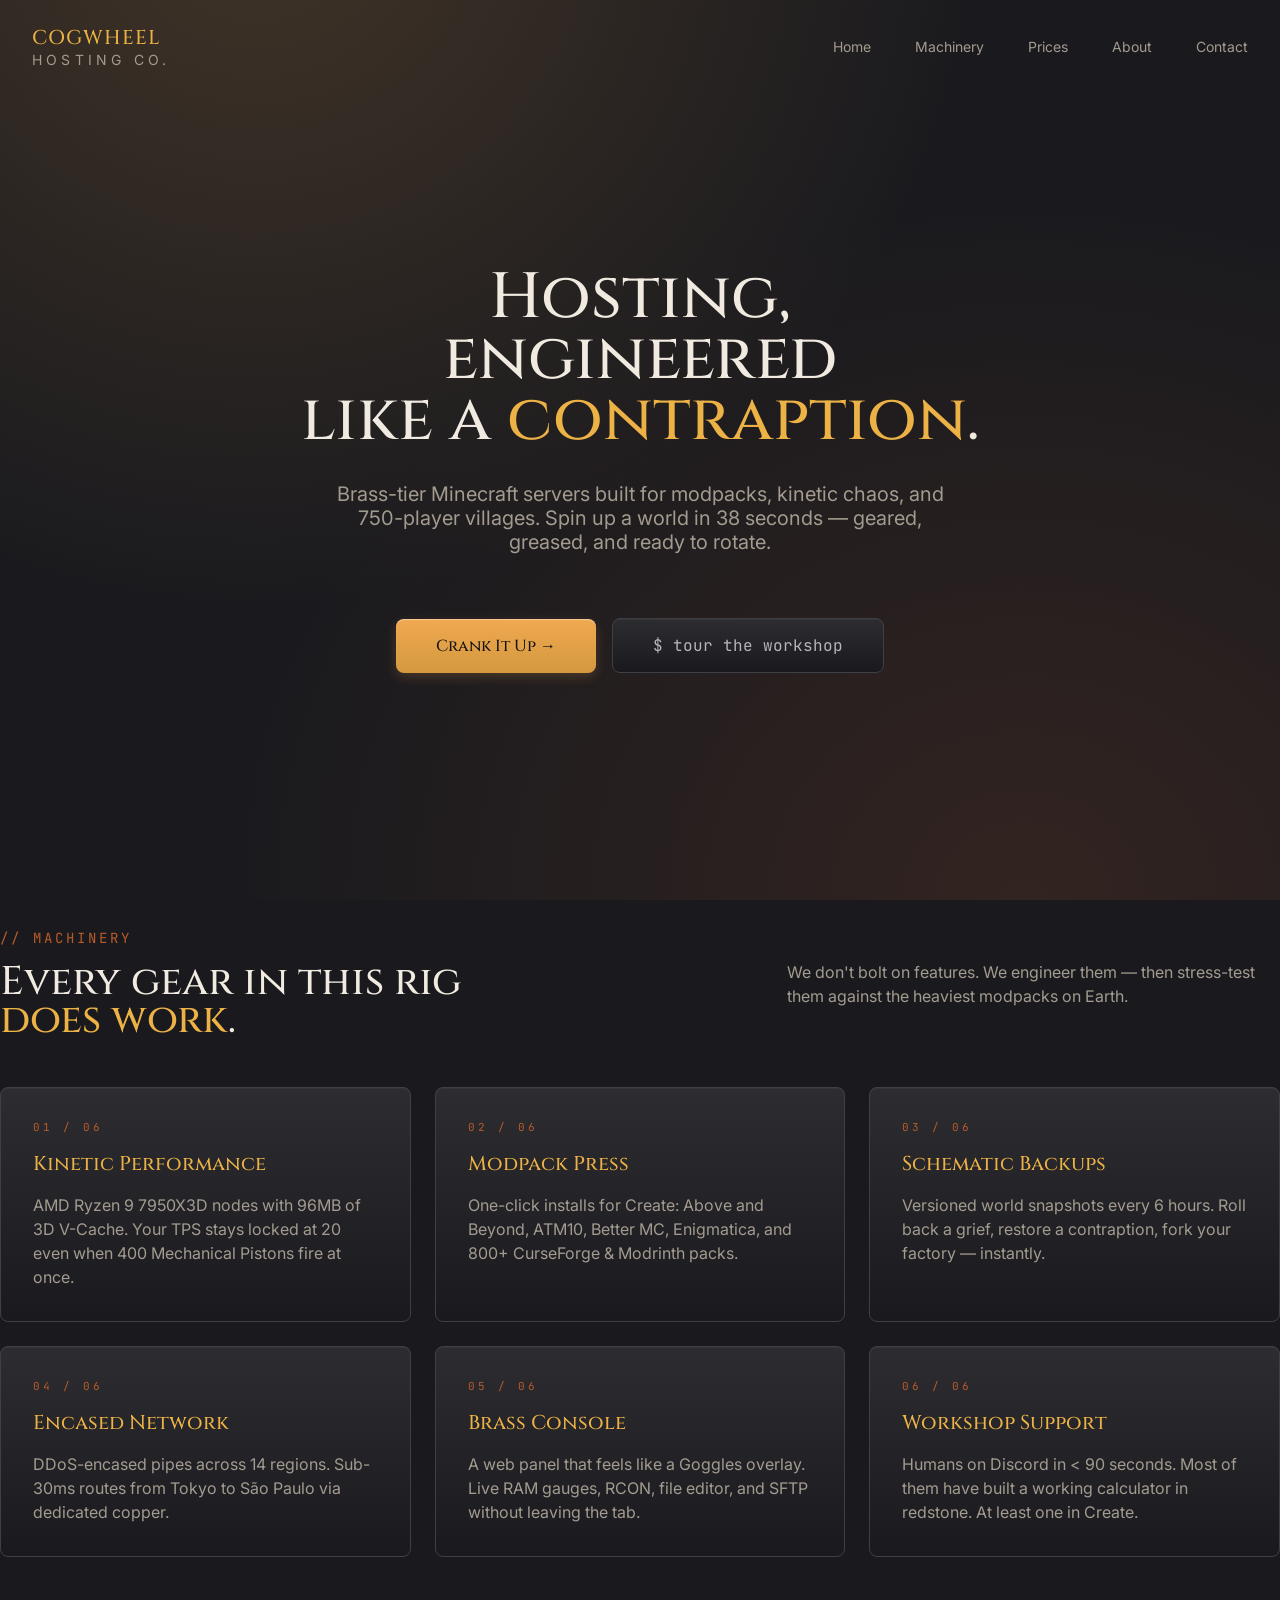
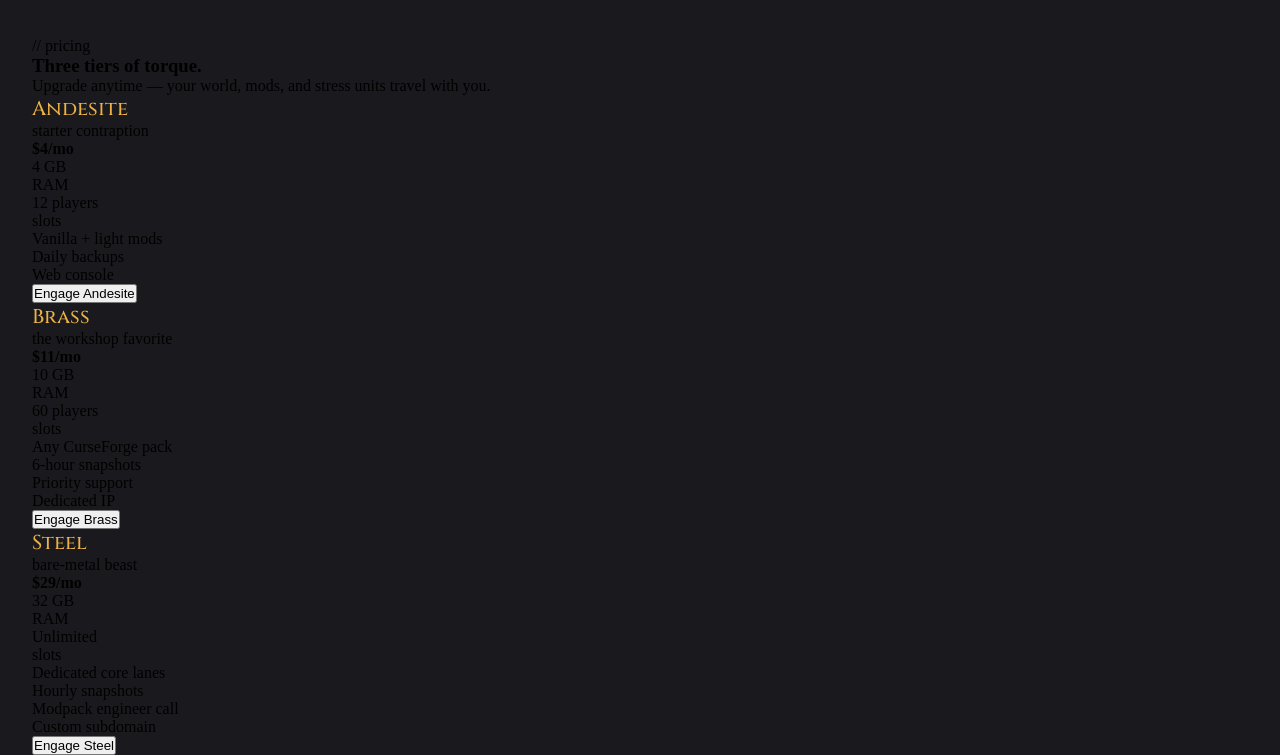
==== index.html @ 22902d8d "feat: update navigation links to include Home and add prices section" ====
<!doctype html>
<html lang="en">
  <head>
    <meta charset="UTF-8" />
    <meta name="viewport" content="width=device-width, initial-scale=1.0" />
    <title>Cogwheel Hosting</title>
    <link rel="stylesheet" href="./styles/index.css" />
    <link rel="stylesheet" href="./styles/reset.css" />
    <link rel="stylesheet" href="./styles/variables.css" />
    <link rel="preconnect" href="https://fonts.googleapis.com" />
    <link rel="preconnect" href="https://fonts.gstatic.com" crossorigin />
    <link
      href="https://fonts.googleapis.com/css2?family=Cinzel:wght@400..900&family=Inter:ital,opsz,wght@0,14..32,100..900;1,14..32,100..900&family=JetBrains+Mono:ital,wght@0,100..800;1,100..800&display=swap"
      rel="stylesheet"
    />
  </head>

  <body>
    <header class="header">
      <div class="container">
        <nav class="navbar">
          <h3 class="logo"><span class="accent">Cogwheel</span><br />hosting co.</h3>
          <ul class="navbar-list">
            <li class="navbar-item"><a class="navbar-link" href="">Home</a></li>
            <li class="navbar-item"><a class="navbar-link" href="#machinery">Machinery</a></li>
            <li class="navbar-item"><a class="navbar-link" href="">Prices</a></li>
            <li class="navbar-item"><a class="navbar-link" href="./pages/about.html">About</a></li>
            <li class="navbar-item"><a class="navbar-link" href="">Contact</a></li>
          </ul>
        </nav>
      </div>
    </header>

    <section id="hero" class="hero">
      <div class="container">
        <h1 class="title">
          Hosting,<br />
          engineered<br />
          like a <span class="accent">contraption</span>.
        </h1>
        <h4 class="paragraph">
          Brass-tier Minecraft servers built for modpacks, kinetic chaos, and 750-player villages.
          Spin up a world in 38 seconds — geared, greased, and ready to rotate.
        </h4>
        <div class="container-btns">
          <button class="btn brass-plate">Crank It Up →</button>
          <button class="btn andesite-casing">$ tour the workshop</button>
        </div>
      </div>
    </section>

    <section id="machinery" class="machinery">
      <div class="container">
        <div class="machinery-text">
          <div class="left">
            <span class="copper-text">// machinery</span>
            <h3 class="title">
              Every gear in this rig<br /><span class="accent">does work</span>.
            </h3>
          </div>
          <div class="right">
            <p class="paragraph">
              We don't bolt on features. We engineer them — then stress-test them against the
              heaviest modpacks on Earth.
            </p>
          </div>
        </div>
        <div class="machinery-cards">
          <div class="card">
            <span class="card-number">01 / 06</span>
            <h3 class="title">Kinetic Performance</h3>
            <p class="paragraph">
              AMD Ryzen 9 7950X3D nodes with 96MB of 3D V-Cache. Your TPS stays locked at 20 even
              when 400 Mechanical Pistons fire at once.
            </p>
          </div>
          <div class="card">
            <span class="card-number">02 / 06</span>
            <h3 class="title">Modpack Press</h3>
            <p class="paragraph">
              One-click installs for Create: Above and Beyond, ATM10, Better MC, Enigmatica, and
              800+ CurseForge & Modrinth packs.
            </p>
          </div>
          <div class="card">
            <span class="card-number">03 / 06</span>
            <h3 class="title">Schematic Backups</h3>
            <p class="paragraph">
              Versioned world snapshots every 6 hours. Roll back a grief, restore a contraption,
              fork your factory — instantly.
            </p>
          </div>
          <div class="card">
            <span class="card-number">04 / 06</span>
            <h3 class="title">Encased Network</h3>
            <p class="paragraph">
              DDoS-encased pipes across 14 regions. Sub-30ms routes from Tokyo to São Paulo via
              dedicated copper.
            </p>
          </div>
          <div class="card">
            <span class="card-number">05 / 06</span>
            <h3 class="title">Brass Console</h3>
            <p class="paragraph">
              A web panel that feels like a Goggles overlay. Live RAM gauges, RCON, file editor, and
              SFTP without leaving the tab.
            </p>
          </div>
          <div class="card">
            <span class="card-number">06 / 06</span>
            <h3 class="title">Workshop Support</h3>
            <p class="paragraph">
              Humans on Discord in < 90 seconds. Most of them have built a working calculator in
              redstone. At least one in Create.
            </p>
          </div>
        </div>
      </div>
    </section>

    <section id="prices" class="prices">
      <div class="container">
        <span class="copper-text">// pricing</span>
        <h3 class="title">Three tiers of torque.</h3>
        <p class="paragraph">
          Upgrade anytime — your world, mods, and stress units travel with you.
        </p>
        <div class="cards-prices">
          <div class="card">
            <h3 class="title">Andesite</h3>
            <span class="sub-title">starter contraption</span>
            <h4 class="price">$4/mo</h4>
            <div class="card-specs">
              <div class="spec">4 GB<br />RAM</div>
              <div class="spec">12 players<br />slots</div>
            </div>
            <ul>
              <li>Vanilla + light mods</li>
              <li>Daily backups</li>
              <li>Web console</li>
            </ul>
            <button>Engage Andesite</button>
          </div>
          <div class="card">
            <h3 class="title">Brass</h3>
            <span class="sub-title">the workshop favorite</span>
            <h4 class="price">$11/mo</h4>
            <div class="card-specs">
              <div class="spec">10 GB<br />RAM</div>
              <div class="spec">60 players<br />slots</div>
            </div>
            <ul>
              <li>Any CurseForge pack</li>
              <li>6-hour snapshots</li>
              <li>Priority support</li>
              <li>Dedicated IP</li>
            </ul>
            <button>Engage Brass</button>
          </div>
          <div class="card">
            <h3 class="title">Steel</h3>
            <span class="sub-title">bare-metal beast</span>
            <h4 class="price">$29/mo</h4>
            <div class="card-specs">
              <div class="spec">32 GB<br />RAM</div>
              <div class="spec">Unlimited<br />slots</div>
            </div>
            <ul>
              <li>Dedicated core lanes</li>
              <li>Hourly snapshots</li>
              <li>Modpack engineer call</li>
              <li>Custom subdomain</li>
            </ul>
            <button>Engage Steel</button>
          </div>
        </div>
      </div>
    </section>
  </body>
</html>
---- styles/index.css ----
.container {
  max-width: 1280px;
  width: 100%;
  padding: 0 2rem;
  margin: 0 auto;
}

body {
  width: 100%;
  min-height: 100vh;
  background-attachment: fixed;

  /* Background gradient color */
  background-color: var(--andesite-dark);
  background-image:
    radial-gradient(
      ellipse at 20% -10%,
      color-mix(in srgb, var(--brass-highlight) 18%, transparent),
      transparent 50%
    ),
    radial-gradient(
      ellipse at 80% 100%,
      color-mix(in srgb, var(--copper-highlight) 14%, transparent),
      transparent 55%
    );
}

/* ----------------------- Navbar Styling ------------------------- */
.navbar {
  width: 100%;
  padding: 1.5rem 0;

  display: flex;
  justify-content: space-between;
  align-items: center;
}

.navbar .logo {
  font-family: var(--font-family-primary);
  font-size: var(--font-size-sm);
  font-weight: 400;
  color: var(--text-muted);
  letter-spacing: 0.3em;
  text-transform: uppercase;
}

.navbar .accent {
  font-family: var(--font-family-titles);
  font-size: var(--font-size-md);
  font-weight: 500;
  letter-spacing: 0.05em;
  color: var(--text-accent-brass);
}

.navbar .navbar-list {
  width: 50%;

  display: flex;
  justify-content: flex-end;
  align-items: center;
  gap: 2.75rem;

  font-family: var(--font-family-primary);
  font-size: var(--font-size-sm);
  color: var(--text-muted);
}

.navbar .navbar-item {
  transition: 0.2s all ease-in-out;
}

.navbar .navbar-item:hover {
  transform: translateY(-1px);
  color: var(--btn-andesite-text-hover);
}

/* ----------------------- Hero Styling ------------------------- */
.hero {
  padding: 11rem 0;
}

.hero .container {
  display: flex;
  flex-direction: column;
  gap: 2rem;
}

.hero .title {
  font-family: var(--font-family-titles);
  font-size: var(--font-size-xlg);
  font-weight: 500;
  line-height: 0.95;
  text-align: center;
  color: var(--text-main);
}

.hero .accent {
  color: var(--text-accent-brass);
}

.hero .paragraph {
  width: 50%;
  margin: 0 auto;

  font-family: var(--font-family-primary);
  font-size: var(--font-size-md);
  font-weight: 400;
  text-align: center;
  color: var(--text-muted);
}

/* ----------------------- Hero Buttons Styling ------------------------- */
.container-btns {
  margin-top: 2rem;

  display: flex;
  justify-content: center;
  align-items: center;
  gap: 1rem;
}

.container-btns .btn {
  padding: 1rem 2.5rem;

  border: none;
  border-radius: 8px;
  cursor: pointer;

  font-size: var(--font-size-base);
  font-family: var(--font-family-monospaced);
  transition: all 0.2s ease;
}

.container-btns .brass-plate {
  font-family: var(--font-family-titles);
  font-weight: 500;
  color: var(--btn-brass-text);

  background: linear-gradient(180deg, var(--btn-brass-base) 0%, var(--btn-brass-bottom) 100%);
  border-color: var(--btn-brass-border);
  box-shadow:
    inset 0 1px 1px rgba(255, 255, 255, 0.4),
    0 4px 12px rgba(240, 169, 80, 0.2);
}

.container-btns .brass-plate:hover {
  background: linear-gradient(180deg, var(--btn-brass-top) 0%, var(--btn-brass-base) 100%);
  transform: translateY(-2px);
  box-shadow:
    inset 0 1px 1px rgba(255, 255, 255, 0.6),
    0 6px 16px rgba(240, 169, 80, 0.3);
}

/* Estado Active (Momento do clique) */
.container-btns .brass-plate:active {
  transform: translateY(0);
  box-shadow: none;
}

.container-btns .andesite-casing {
  background: linear-gradient(180deg, var(--btn-andesite-base) 0%, var(--btn-andesite-bottom) 100%);
  color: var(--btn-andesite-text);
  border: 1px solid var(--btn-andesite-border);
  box-shadow: inset 0 1px 1px rgba(255, 255, 255, 0.05);
}

.container-btns .andesite-casing:hover {
  background: linear-gradient(180deg, var(--btn-andesite-top) 0%, var(--btn-andesite-base) 100%);
  color: var(--text-accent-brass);
  border-color: #52525b;
  transform: translateY(-2px);
  box-shadow:
    inset 0 1px 1px rgba(255, 255, 255, 0.1),
    0 4px 12px rgba(0, 0, 0, 0.3);
}

.container-btns .andesite-casing:active {
  transform: translateY(0);
  box-shadow: inset 0 2px 4px rgba(0, 0, 0, 0.2);
}

/* ----------------------- Machinery Texts Styling ------------------------- */
.machinery .container {
  padding: 5rem 0;
}

.machinery .machinery-text {
  margin-bottom: 3rem;
  width: 100%;
  display: flex;
  align-items: center;
  justify-content: center;
  gap: 3rem;
}

.machinery-text div {
  width: 50%;
  display: flex;
  flex-direction: column;
  align-items: flex-end;
}

.machinery-text .left {
  align-items: flex-start;
}

.machinery-text .copper-text {
  font-family: var(--font-family-monospaced);
  font-size: var(--font-size-sm);
  font-weight: 400;
  letter-spacing: 3px;
  color: var(--copper-text);
  text-transform: uppercase;
}

.machinery-text .title {
  margin-top: 1rem;
  font-family: var(--font-family-titles);
  font-size: var(--font-size-lg);
  font-weight: 500;
  line-height: 0.95;
  color: var(--text-main);
}

.machinery-text .accent {
  color: var(--text-accent-brass);
}

.machinery-text .paragraph {
  width: 80%;
  font-family: var(--font-family-primary);
  line-height: 1.5;
  color: var(--text-muted);
}

/* ----------------------- Machinery Cards Styling ------------------------- */
.machinery-cards {
  display: grid;
  grid-template-columns: repeat(3, 1fr);
  gap: 1.5rem;
}

.machinery-cards .card {
  padding: 2rem;
  display: flex;
  flex-direction: column;
  gap: 1rem;
  background: linear-gradient(180deg, var(--btn-andesite-base) 0%, var(--btn-andesite-bottom) 100%);
  color: var(--btn-andesite-text);
  border: 1px solid var(--btn-andesite-border);
  border-radius: 8px;
  box-shadow: inset 0 1px 1px rgba(255, 255, 255, 0.05);
  transition: 0.2s all ease-in-out;
}

.card .card-number {
  font-family: var(--font-family-monospaced);
  font-size: calc(var(--font-size-sm) - 3px);
  font-weight: 400;
  letter-spacing: 3px;
  color: var(--copper-text);
  text-transform: uppercase;
}

.card .title {
  color: var(--text-accent-brass);
  font-family: var(--font-family-titles);
  font-size: var(--font-size-md);
  font-weight: 500;
}

.card .paragraph {
  font-family: var(--font-family-primary);
  line-height: 1.5;
  color: var(--text-muted);
}
---- styles/variables.css ----
:root {
  /* Font-families */
  --font-family-primary: "Inter", sans-serif;
  --font-family-monospaced: "JetBrains Mono", monospace;
  --font-family-titles: "Cinzel", serif;

  /* Font-sizes */
  --font-size-sm: 0.875rem; /* 14px - Metadados, datas, labels de formulário e rodapés */
  --font-size-base: 1rem; /* 16px - Padrão universal e obrigatório para textos e parágrafos */
  --font-size-md: 1.25rem; /* 20px - Subtítulos (H3/H4) ou textos de destaque no card */
  --font-size-lg: 2.5rem; /* 32px - Títulos de seção (H2) */
  --font-size-xlg: 4rem; /* 64px - Títulos gigantes da Hero Section (H1) */

  /* Texts Colors */
  --text-main: hsl(37, 35%, 91%);
  --text-muted: hsl(36, 10%, 60%);
  --text-accent-brass: hsl(39, 82%, 60%);

  /* Metallic Colours */
  --andesite-dark: hsl(240, 7%, 11%);
  --andesite-polish: hsl(240, 5%, 18%);
  --andesite-highlight: hsl(240, 4%, 40%);

  --brass-dark: hsl(36, 56%, 35%);
  --brass-base: hsl(36, 64%, 54%);
  --brass-highlight: hsl(33, 84%, 63%);

  --copper-dark: hsl(20, 48%, 27%);
  --copper-base: hsl(20, 51%, 38%);
  --copper-highlight: hsl(20, 63%, 48%);
  --copper-text: hsl(21, 64%, 44%);

  /* Button Specific Colours */

  --btn-brass-top: #ffc570;
  --btn-brass-base: #f0a950;
  --btn-brass-bottom: #d4983e;
  --btn-brass-border: #d4983e;
  --btn-brass-text: #121214;

  --btn-andesite-top: #43434c;
  --btn-andesite-base: #2c2c31;
  --btn-andesite-bottom: #1a1a1e;
  --btn-andesite-border: #3f3f46;
  --btn-andesite-text: #b5b5ba;
  --btn-andesite-text-hover: #ffffff;
}
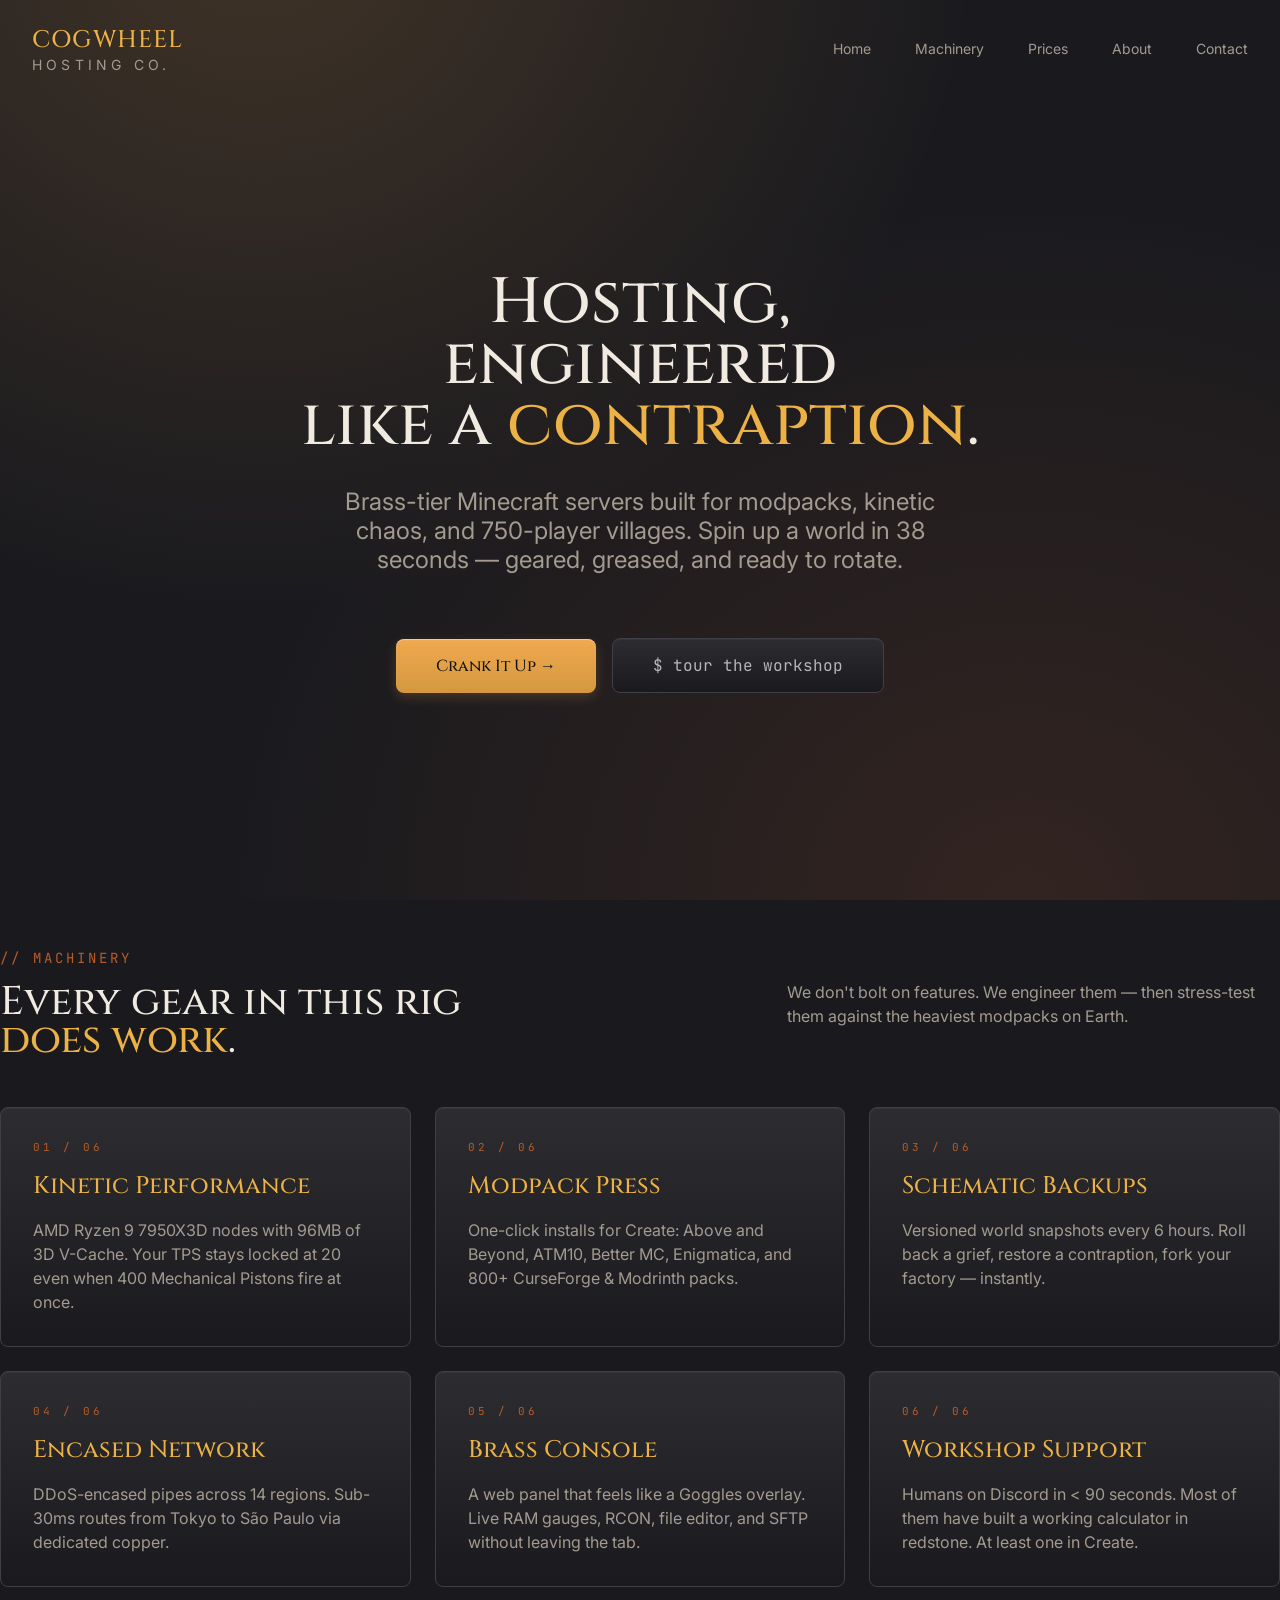
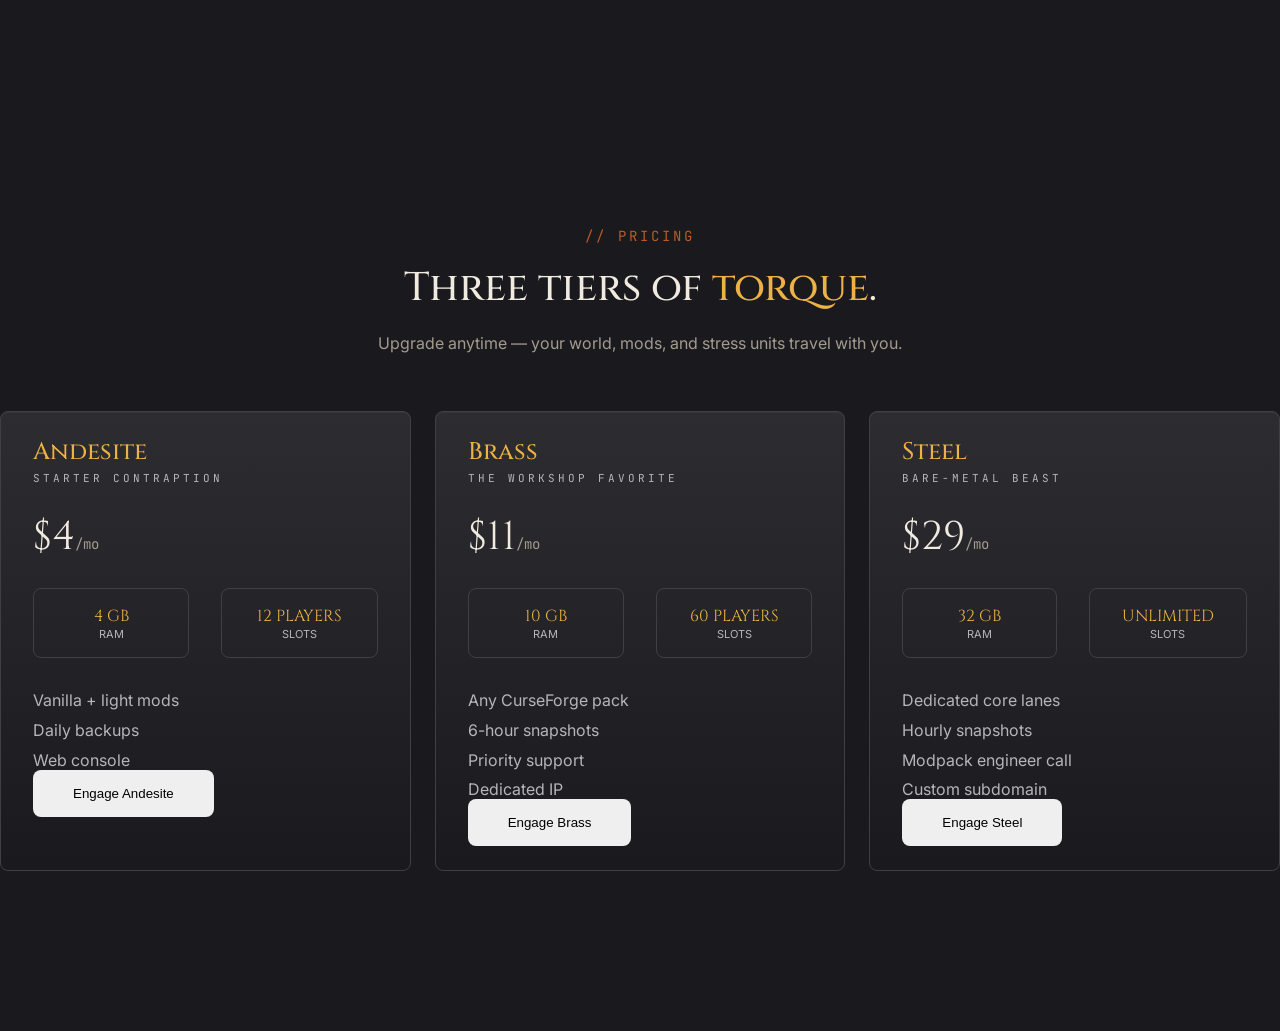
==== commit 14455e2c: "feat: enhance pricing section with improved styling and structure" ====
--- a/index.html
+++ b/index.html
@@ -121,7 +121,7 @@
     <section id="prices" class="prices">
       <div class="container">
         <span class="copper-text">// pricing</span>
-        <h3 class="title">Three tiers of torque.</h3>
+        <h3 class="title">Three tiers of <span class="accent">torque</span>.</h3>
         <p class="paragraph">
           Upgrade anytime — your world, mods, and stress units travel with you.
         </p>
@@ -129,49 +129,49 @@
           <div class="card">
             <h3 class="title">Andesite</h3>
             <span class="sub-title">starter contraption</span>
-            <h4 class="price">$4/mo</h4>
+            <h4 class="price">$4<span class="month">/mo</span></h4>
             <div class="card-specs">
-              <div class="spec">4 GB<br />RAM</div>
-              <div class="spec">12 players<br />slots</div>
+              <div class="spec"><span class="accent">4 GB</span><br />RAM</div>
+              <div class="spec"><span class="accent">12 players</span><br />slots</div>
             </div>
-            <ul>
-              <li>Vanilla + light mods</li>
-              <li>Daily backups</li>
-              <li>Web console</li>
+            <ul class="card-list">
+              <li class="card-items">Vanilla + light mods</li>
+              <li class="card-items">Daily backups</li>
+              <li class="card-items">Web console</li>
             </ul>
-            <button>Engage Andesite</button>
+            <button class="cards-btn">Engage Andesite</button>
           </div>
           <div class="card">
             <h3 class="title">Brass</h3>
             <span class="sub-title">the workshop favorite</span>
-            <h4 class="price">$11/mo</h4>
+            <h4 class="price">$11<span class="month">/mo</span></h4>
             <div class="card-specs">
-              <div class="spec">10 GB<br />RAM</div>
-              <div class="spec">60 players<br />slots</div>
+              <div class="spec"><span class="accent">10 GB</span><br />RAM</div>
+              <div class="spec"><span class="accent">60 players</span><br />slots</div>
             </div>
-            <ul>
-              <li>Any CurseForge pack</li>
-              <li>6-hour snapshots</li>
-              <li>Priority support</li>
-              <li>Dedicated IP</li>
+            <ul class="card-list">
+              <li class="card-items">Any CurseForge pack</li>
+              <li class="card-items">6-hour snapshots</li>
+              <li class="card-items">Priority support</li>
+              <li class="card-items">Dedicated IP</li>
             </ul>
-            <button>Engage Brass</button>
+            <button class="cards-btn">Engage Brass</button>
           </div>
           <div class="card">
             <h3 class="title">Steel</h3>
             <span class="sub-title">bare-metal beast</span>
-            <h4 class="price">$29/mo</h4>
+            <h4 class="price">$29<span class="month">/mo</span></h4>
             <div class="card-specs">
-              <div class="spec">32 GB<br />RAM</div>
-              <div class="spec">Unlimited<br />slots</div>
+              <div class="spec"><span class="accent">32 GB</span><br />RAM</div>
+              <div class="spec"><span class="accent">Unlimited</span><br />slots</div>
             </div>
-            <ul>
-              <li>Dedicated core lanes</li>
-              <li>Hourly snapshots</li>
-              <li>Modpack engineer call</li>
-              <li>Custom subdomain</li>
+            <ul class="card-list">
+              <li class="card-items">Dedicated core lanes</li>
+              <li class="card-items">Hourly snapshots</li>
+              <li class="card-items">Modpack engineer call</li>
+              <li class="card-items">Custom subdomain</li>
             </ul>
-            <button>Engage Steel</button>
+            <button class="cards-btn">Engage Steel</button>
           </div>
         </div>
       </div>
--- a/styles/index.css
+++ b/styles/index.css
@@ -253,7 +253,7 @@
   transition: 0.2s all ease-in-out;
 }
 
-.card .card-number {
+.machinery-cards .card .card-number {
   font-family: var(--font-family-monospaced);
   font-size: calc(var(--font-size-sm) - 3px);
   font-weight: 400;
@@ -262,15 +262,136 @@
   text-transform: uppercase;
 }
 
-.card .title {
+.machinery-cards .card .title {
   color: var(--text-accent-brass);
   font-family: var(--font-family-titles);
   font-size: var(--font-size-md);
   font-weight: 500;
 }
 
-.card .paragraph {
+.machinery-cards .card .paragraph {
   font-family: var(--font-family-primary);
   line-height: 1.5;
   color: var(--text-muted);
 }
+
+/* ----------------------- Prices Styling ------------------------- */
+.prices .container {
+  display: flex;
+  flex-direction: column;
+  align-items: center;
+  padding: 10rem 0;
+}
+
+.prices .copper-text {
+  font-family: var(--font-family-monospaced);
+  font-size: var(--font-size-sm);
+  font-weight: 400;
+  letter-spacing: 3px;
+  text-transform: uppercase;
+  color: var(--copper-text);
+}
+
+.prices .title {
+  margin: 1rem 0 1rem;
+  color: var(--text-main);
+  font-family: var(--font-family-titles);
+  font-size: var(--font-size-lg);
+  font-weight: 500;
+}
+
+.prices .title .accent {
+  color: var(--text-accent-brass);
+}
+
+.prices .paragraph {
+  font-family: var(--font-family-primary);
+  line-height: 1.5;
+  color: var(--text-muted);
+}
+
+.prices .cards-prices {
+  margin-top: 3.5rem;
+  width: 100%;
+  display: grid;
+  grid-template-columns: repeat(3, 1fr);
+  gap: 1.5rem;
+}
+
+.cards-prices .card {
+  padding: 1.5rem 2rem;
+  background: linear-gradient(180deg, var(--btn-andesite-base) 0%, var(--btn-andesite-bottom) 100%);
+  color: var(--btn-andesite-text);
+  border: 1px solid var(--btn-andesite-border);
+  border-radius: 8px;
+  box-shadow: inset 0 1px 1px rgba(255, 255, 255, 0.05);
+  transition: 0.2s all ease-in-out;
+}
+
+.cards-prices .card .title {
+  margin: 0;
+  font-size: var(--font-size-md);
+  color: var(--text-accent-brass);
+}
+
+.cards-prices .card .sub-title {
+  font-family: var(--font-family-monospaced);
+  font-size: calc(var(--font-size-sm) - 3px);
+  font-weight: 400;
+  letter-spacing: 3px;
+  text-transform: uppercase;
+}
+
+.cards-prices .card .price {
+  margin: 1.5rem 0;
+  font-size: var(--font-size-lg);
+  font-family: var(--font-family-titles);
+  font-weight: 400;
+  color: var(--text-main);
+}
+
+.cards-prices .card .month {
+  font-size: var(--font-size-sm);
+  font-family: var(--font-family-monospaced);
+  color: var(--text-muted);
+}
+
+.cards-prices .card .card-specs {
+  margin-bottom: 2rem;
+  display: flex;
+  justify-content: center;
+  align-items: center;
+  gap: 2rem;
+}
+
+.cards-prices .card .card-specs .spec {
+  width: 100%;
+  font-family: var(--font-family-primary);
+  font-size: calc(var(--font-size-base) - 5px);
+  text-transform: uppercase;
+  padding: 1rem 2rem;
+  text-align: center;
+  border: 1px solid var(--btn-andesite-border);
+  border-radius: 8px;
+}
+
+.card-specs .spec .accent {
+  font-size: var(--font-size-base);
+  font-family: var(--font-family-titles);
+  color: var(--text-accent-brass);
+}
+
+.cards-prices .card .card-list {
+  display: flex;
+  flex-direction: column;
+  gap: 0.6rem;
+  font-family: var(--font-family-primary);
+}
+
+.cards-prices .card .cards-btn {
+  padding: 1rem 2.5rem;
+
+  border: none;
+  border-radius: 8px;
+  cursor: pointer;
+}
--- a/styles/variables.css
+++ b/styles/variables.css
@@ -7,7 +7,7 @@
   /* Font-sizes */
   --font-size-sm: 0.875rem; /* 14px - Metadados, datas, labels de formulário e rodapés */
   --font-size-base: 1rem; /* 16px - Padrão universal e obrigatório para textos e parágrafos */
-  --font-size-md: 1.25rem; /* 20px - Subtítulos (H3/H4) ou textos de destaque no card */
+  --font-size-md: 1.5rem; /* 20px - Subtítulos (H3/H4) ou textos de destaque no card */
   --font-size-lg: 2.5rem; /* 32px - Títulos de seção (H2) */
   --font-size-xlg: 4rem; /* 64px - Títulos gigantes da Hero Section (H1) */
 
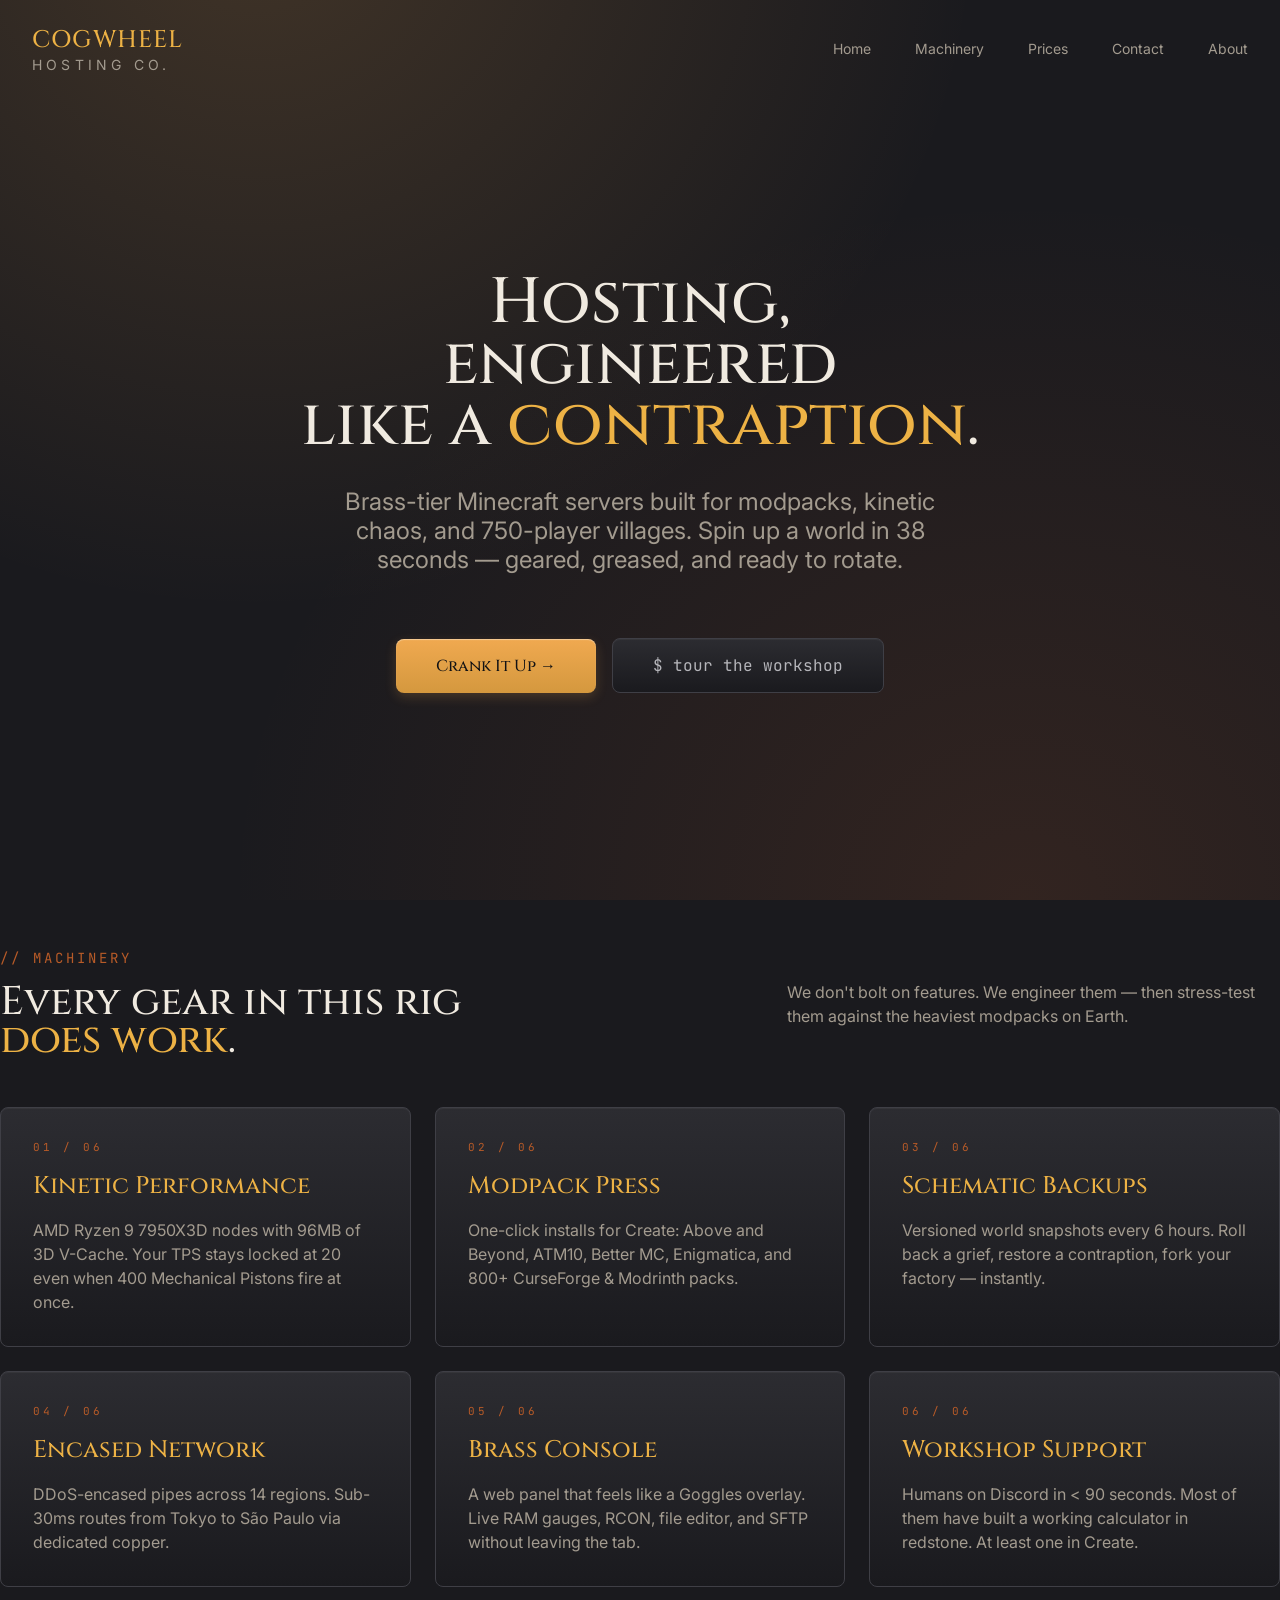
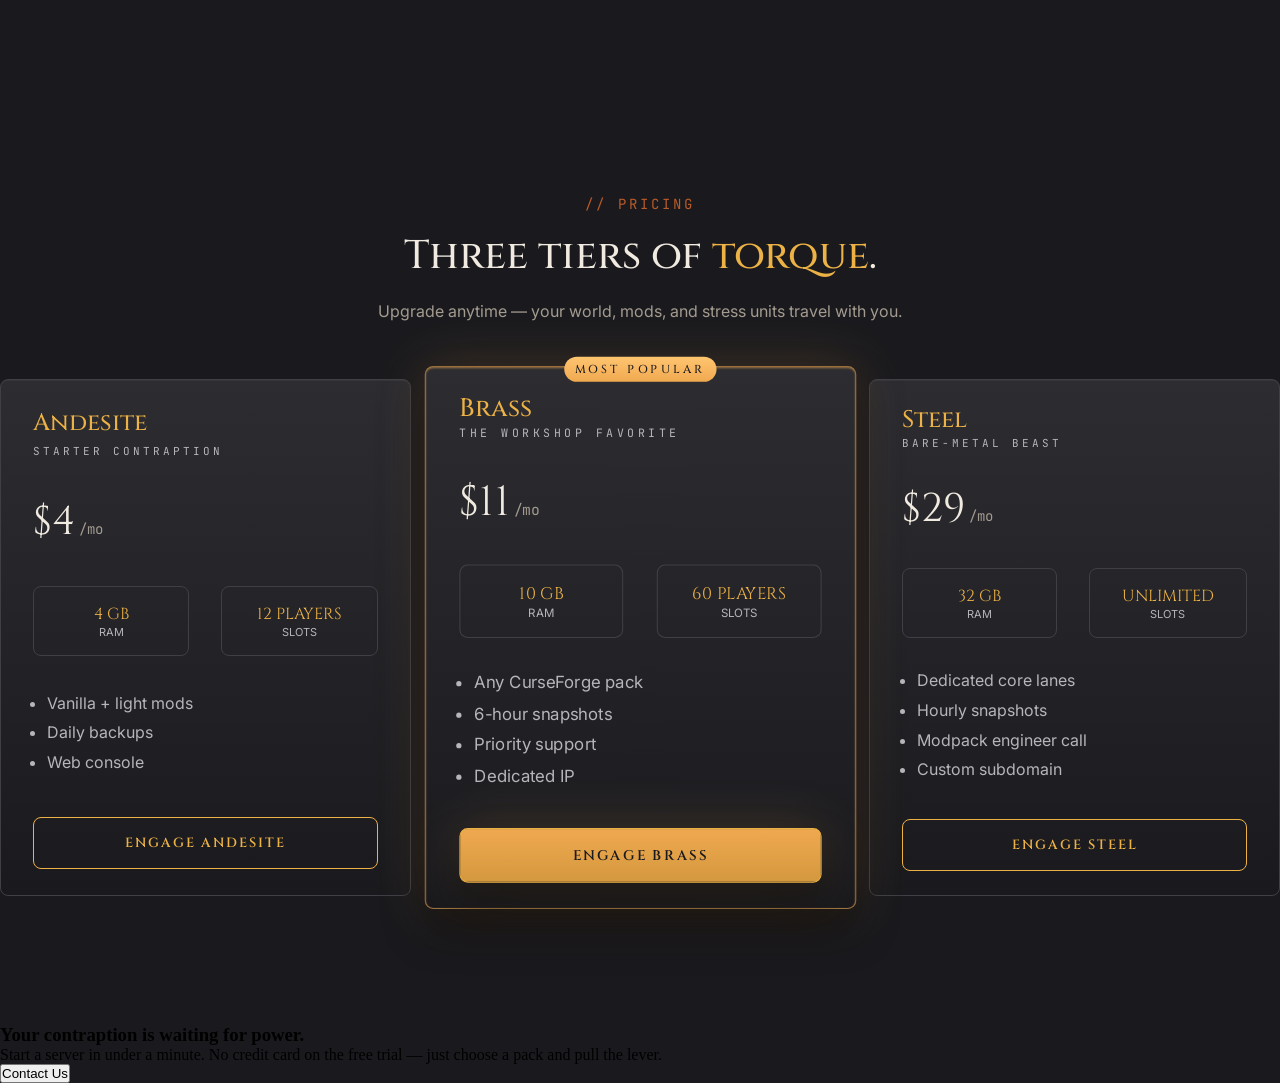
==== commit f925fd71: "feat: update navigation links and enhance pricing section with new styles and structure" ====
--- a/index.html
+++ b/index.html
@@ -23,9 +23,9 @@
           <ul class="navbar-list">
             <li class="navbar-item"><a class="navbar-link" href="">Home</a></li>
             <li class="navbar-item"><a class="navbar-link" href="#machinery">Machinery</a></li>
-            <li class="navbar-item"><a class="navbar-link" href="">Prices</a></li>
+            <li class="navbar-item"><a class="navbar-link" href="#prices">Prices</a></li>
+            <li class="navbar-item"><a class="navbar-link" href="#contact">Contact</a></li>
             <li class="navbar-item"><a class="navbar-link" href="./pages/about.html">About</a></li>
-            <li class="navbar-item"><a class="navbar-link" href="">Contact</a></li>
           </ul>
         </nav>
       </div>
@@ -139,9 +139,10 @@
               <li class="card-items">Daily backups</li>
               <li class="card-items">Web console</li>
             </ul>
-            <button class="cards-btn">Engage Andesite</button>
+            <button class="btn">Engage Andesite</button>
           </div>
-          <div class="card">
+          <div class="card featured">
+            <span class="badge">most popular</span>
             <h3 class="title">Brass</h3>
             <span class="sub-title">the workshop favorite</span>
             <h4 class="price">$11<span class="month">/mo</span></h4>
@@ -155,7 +156,7 @@
               <li class="card-items">Priority support</li>
               <li class="card-items">Dedicated IP</li>
             </ul>
-            <button class="cards-btn">Engage Brass</button>
+            <button class="btn brass">Engage Brass</button>
           </div>
           <div class="card">
             <h3 class="title">Steel</h3>
@@ -171,10 +172,19 @@
               <li class="card-items">Modpack engineer call</li>
               <li class="card-items">Custom subdomain</li>
             </ul>
-            <button class="cards-btn">Engage Steel</button>
+            <button class="btn">Engage Steel</button>
           </div>
         </div>
       </div>
     </section>
+
+    <section id="contact" class="contact">
+      <h3 class="title">Your contraption is waiting for power.</h3>
+      <p class="paragraph">
+        Start a server in under a minute. No credit card on the free trial — just choose a pack and
+        pull the lever.
+      </p>
+      <button class="btn">Contact Us</button>
+    </section>
   </body>
 </html>
--- a/styles/index.css
+++ b/styles/index.css
@@ -280,7 +280,7 @@
   display: flex;
   flex-direction: column;
   align-items: center;
-  padding: 10rem 0;
+  padding: 8rem 0;
 }
 
 .prices .copper-text {
@@ -319,6 +319,9 @@
 }
 
 .cards-prices .card {
+  display: flex;
+  flex-direction: column;
+  justify-content: space-around;
   padding: 1.5rem 2rem;
   background: linear-gradient(180deg, var(--btn-andesite-base) 0%, var(--btn-andesite-bottom) 100%);
   color: var(--btn-andesite-text);
@@ -328,6 +331,36 @@
   transition: 0.2s all ease-in-out;
 }
 
+.cards-prices .featured {
+  position: relative;
+  transform: scale(1.05);
+  border-color: color-mix(in srgb, var(--brass-highlight) 60%, transparent);
+
+  box-shadow:
+    0 20px 40px rgba(0, 0, 0, 0.4),
+    0 0 50px color-mix(in srgb, var(--brass-highlight) 20%, transparent),
+    inset 0 1px 2px color-mix(in srgb, var(--brass-highlight) 50%, transparent);
+}
+
+.cards-prices .featured .badge {
+  position: absolute;
+  top: -2%;
+  left: 50%;
+  transform: translateX(-50%);
+  padding: 0.3rem 0.6rem;
+
+  background: linear-gradient(180deg, var(--btn-brass-top) 0%, var(--btn-brass-base) 100%);
+  border-radius: 16px;
+
+  font-family: var(--font-family-titles);
+  font-size: calc(var(--font-size-sm) - 3px);
+  text-transform: uppercase;
+  font-weight: 500;
+  text-align: center;
+  color: var(--andesite-dark);
+  letter-spacing: 3px;
+}
+
 .cards-prices .card .title {
   margin: 0;
   font-size: var(--font-size-md);
@@ -343,7 +376,7 @@
 }
 
 .cards-prices .card .price {
-  margin: 1.5rem 0;
+  margin: 2rem 0;
   font-size: var(--font-size-lg);
   font-family: var(--font-family-titles);
   font-weight: 400;
@@ -351,6 +384,7 @@
 }
 
 .cards-prices .card .month {
+  margin-left: 4px;
   font-size: var(--font-size-sm);
   font-family: var(--font-family-monospaced);
   color: var(--text-muted);
@@ -382,16 +416,47 @@
 }
 
 .cards-prices .card .card-list {
+  margin-left: 0.9rem;
   display: flex;
   flex-direction: column;
   gap: 0.6rem;
   font-family: var(--font-family-primary);
-}
-
-.cards-prices .card .cards-btn {
+  list-style-type: disc;
+}
+
+.cards-prices .card .btn {
+  width: 100%;
+  margin-top: 2.5rem;
   padding: 1rem 2.5rem;
 
-  border: none;
+  background: transparent;
+  border: 0.3px solid var(--text-accent-brass);
   border-radius: 8px;
   cursor: pointer;
-}
+
+  font-family: var(--font-family-titles);
+  text-transform: uppercase;
+  font-weight: 600;
+  text-align: center;
+  color: var(--text-accent-brass);
+  letter-spacing: 2px;
+  transition: all 0.2s ease-in-out;
+}
+
+.cards-prices .card .btn:hover {
+  background: linear-gradient(180deg, var(--btn-brass-top) 0%, var(--btn-brass-base) 100%);
+  transform: translateY(-2px);
+  box-shadow:
+    inset 0 1px 1px rgba(255, 255, 255, 0.6),
+    0 6px 16px rgba(240, 169, 80, 0.3);
+  color: var(--andesite-dark);
+}
+
+.cards-prices .card .brass {
+  background: linear-gradient(180deg, var(--btn-brass-base) 0%, var(--btn-brass-bottom) 100%);
+  color: var(--andesite-dark);
+  box-shadow:
+    0 20px 40px rgba(0, 0, 0, 0.4),
+    0 0 50px color-mix(in srgb, var(--brass-highlight) 20%, transparent),
+    inset 0 1px 2px color-mix(in srgb, var(--brass-highlight) 50%, transparent);
+}
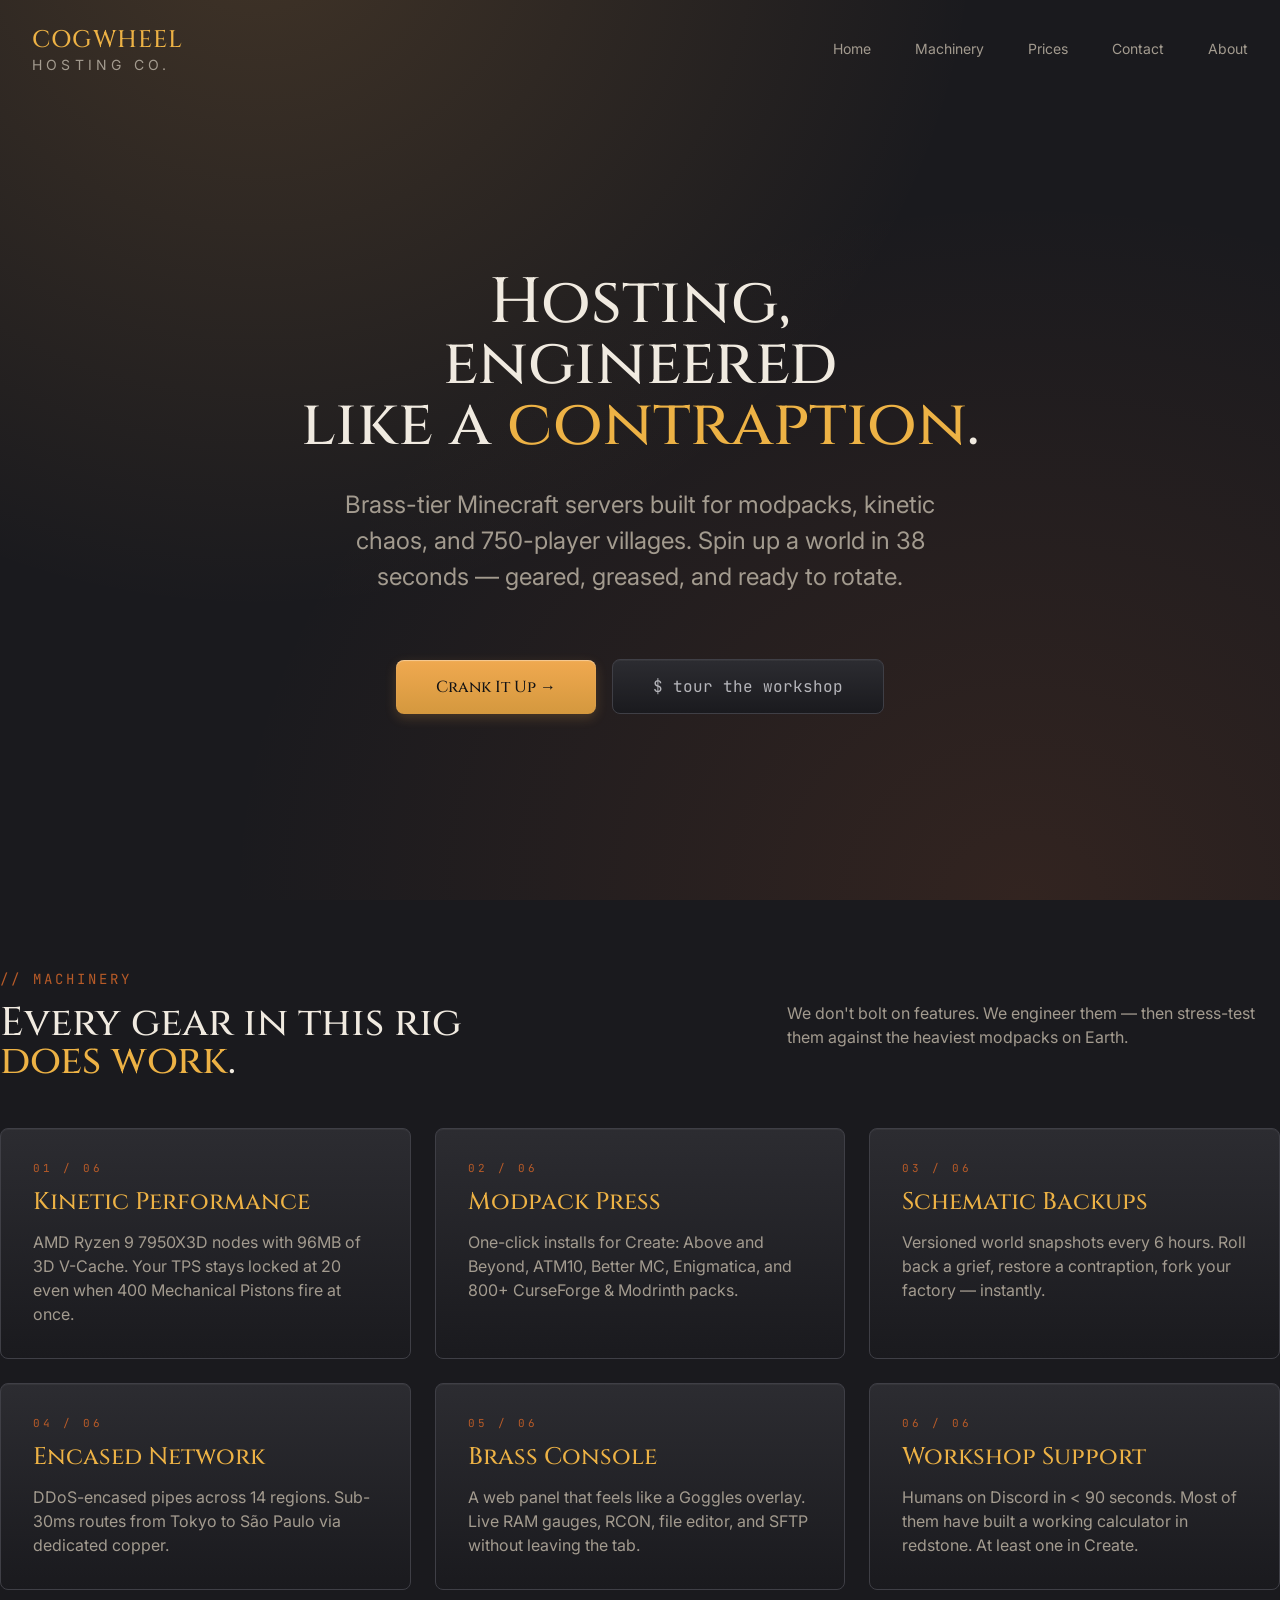
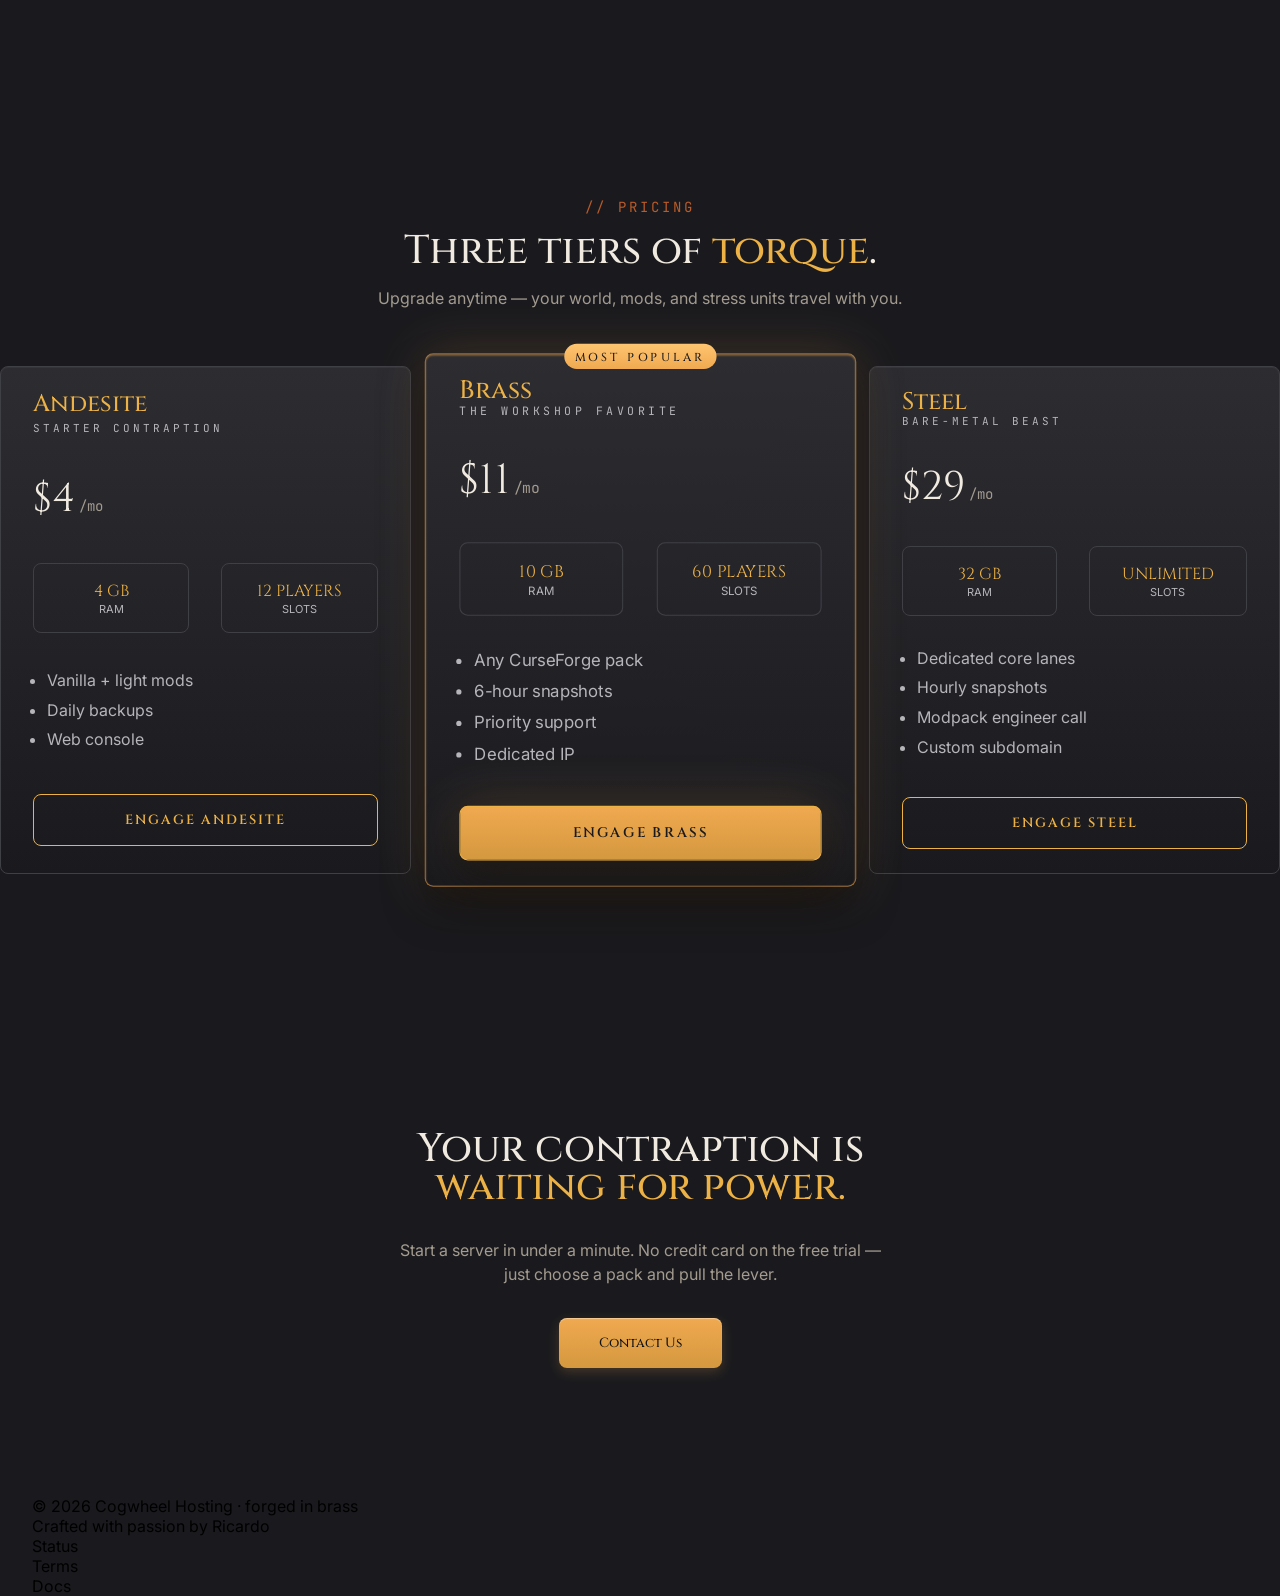
==== commit 3a011e38: "feat: code refactor in css files, added footer and contact section, enhanced styles." ====
--- a/index.html
+++ b/index.html
@@ -156,7 +156,7 @@
               <li class="card-items">Priority support</li>
               <li class="card-items">Dedicated IP</li>
             </ul>
-            <button class="btn brass">Engage Brass</button>
+            <button class="btn brass-plate">Engage Brass</button>
           </div>
           <div class="card">
             <h3 class="title">Steel</h3>
@@ -179,12 +179,28 @@
     </section>
 
     <section id="contact" class="contact">
-      <h3 class="title">Your contraption is waiting for power.</h3>
-      <p class="paragraph">
-        Start a server in under a minute. No credit card on the free trial — just choose a pack and
-        pull the lever.
-      </p>
-      <button class="btn">Contact Us</button>
-    </section>
+      <div class="container">
+        <h3 class="title">
+          Your contraption is<br /><span class="accent">waiting for power.</span>
+        </h3>
+        <p class="paragraph">
+          Start a server in under a minute. No credit card on the free trial —<br />just choose a
+          pack and pull the lever.
+        </p>
+        <button class="btn brass-plate">Contact Us</button>
+      </div>
+    </section>
+
+    <footer class="footer">
+      <div class="container">
+        <span class="copyright">© 2026 Cogwheel Hosting · forged in brass</span>
+        <p>Crafted with passion by <a href="">Ricardo</a></p>
+        <ul class="footer-list">
+          <li class="list-item">Status</li>
+          <li class="list-item">Terms</li>
+          <li class="list-item">Docs</li>
+        </ul>
+      </div>
+    </footer>
   </body>
 </html>
--- a/styles/index.css
+++ b/styles/index.css
@@ -1,3 +1,4 @@
+/* ----------------------- Global Styling ------------------------- */
 .container {
   max-width: 1280px;
   width: 100%;
@@ -8,9 +9,9 @@
 body {
   width: 100%;
   min-height: 100vh;
+
+  font-family: var(--font-family-primary);
   background-attachment: fixed;
-
-  /* Background gradient color */
   background-color: var(--andesite-dark);
   background-image:
     radial-gradient(
@@ -25,6 +26,75 @@
     );
 }
 
+.title {
+  font-family: var(--font-family-titles);
+  font-weight: 500;
+  line-height: 0.95;
+  color: var(--text-main);
+}
+
+.paragraph,
+.navbar-list {
+  color: var(--text-muted);
+  line-height: 1.5;
+  font-weight: 400;
+}
+
+.accent {
+  color: var(--text-accent-brass);
+}
+
+.copper-text {
+  font-family: var(--font-family-monospaced);
+  font-size: var(--font-size-sm);
+  font-weight: 400;
+  letter-spacing: 3px;
+  color: var(--copper-text);
+  text-transform: uppercase;
+}
+
+.btn {
+  padding: 1rem 2.5rem;
+
+  border: none;
+  border-radius: 8px;
+  cursor: pointer;
+  transition: all 0.2s ease-in-out;
+}
+
+.brass-plate {
+  font-family: var(--font-family-titles);
+  font-weight: 500;
+  color: var(--btn-brass-text);
+
+  background: linear-gradient(180deg, var(--btn-brass-base) 0%, var(--btn-brass-bottom) 100%);
+  border-color: var(--btn-brass-border);
+  box-shadow:
+    inset 0 1px 1px rgba(255, 255, 255, 0.4),
+    0 4px 12px rgba(240, 169, 80, 0.2);
+}
+
+.brass-plate:hover {
+  background: linear-gradient(180deg, var(--btn-brass-top) 0%, var(--btn-brass-base) 100%);
+  transform: translateY(-2px);
+  box-shadow:
+    inset 0 1px 1px rgba(255, 255, 255, 0.6),
+    0 6px 16px rgba(240, 169, 80, 0.3);
+}
+
+.brass-plate:active,
+.cards-prices .card .btn:active {
+  transform: translateY(0);
+  box-shadow: none;
+}
+
+.machinery-cards,
+.cards-prices {
+  display: grid;
+  grid-template-columns: repeat(3, 1fr);
+  gap: 1.5rem;
+}
+
 /* ----------------------- Navbar Styling ------------------------- */
 .navbar {
   width: 100%;
@@ -36,7 +106,6 @@
 }
 
 .navbar .logo {
-  font-family: var(--font-family-primary);
   font-size: var(--font-size-sm);
   font-weight: 400;
   color: var(--text-muted);
@@ -49,7 +118,6 @@
   font-size: var(--font-size-md);
   font-weight: 500;
   letter-spacing: 0.05em;
-  color: var(--text-accent-brass);
 }
 
 .navbar .navbar-list {
@@ -60,9 +128,7 @@
   align-items: center;
   gap: 2.75rem;
 
-  font-family: var(--font-family-primary);
   font-size: var(--font-size-sm);
-  color: var(--text-muted);
 }
 
 .navbar .navbar-item {
@@ -86,27 +152,16 @@
 }
 
 .hero .title {
-  font-family: var(--font-family-titles);
   font-size: var(--font-size-xlg);
-  font-weight: 500;
-  line-height: 0.95;
-  text-align: center;
-  color: var(--text-main);
-}
-
-.hero .accent {
-  color: var(--text-accent-brass);
+  text-align: center;
 }
 
 .hero .paragraph {
   width: 50%;
   margin: 0 auto;
 
-  font-family: var(--font-family-primary);
   font-size: var(--font-size-md);
-  font-weight: 400;
-  text-align: center;
-  color: var(--text-muted);
+  text-align: center;
 }
 
 /* ----------------------- Hero Buttons Styling ------------------------- */
@@ -120,41 +175,13 @@
 }
 
 .container-btns .btn {
-  padding: 1rem 2.5rem;
-
-  border: none;
-  border-radius: 8px;
-  cursor: pointer;
-
   font-size: var(--font-size-base);
   font-family: var(--font-family-monospaced);
-  transition: all 0.2s ease;
 }
 
 .container-btns .brass-plate {
   font-family: var(--font-family-titles);
-  font-weight: 500;
   color: var(--btn-brass-text);
-
-  background: linear-gradient(180deg, var(--btn-brass-base) 0%, var(--btn-brass-bottom) 100%);
-  border-color: var(--btn-brass-border);
-  box-shadow:
-    inset 0 1px 1px rgba(255, 255, 255, 0.4),
-    0 4px 12px rgba(240, 169, 80, 0.2);
-}
-
-.container-btns .brass-plate:hover {
-  background: linear-gradient(180deg, var(--btn-brass-top) 0%, var(--btn-brass-base) 100%);
-  transform: translateY(-2px);
-  box-shadow:
-    inset 0 1px 1px rgba(255, 255, 255, 0.6),
-    0 6px 16px rgba(240, 169, 80, 0.3);
-}
-
-/* Estado Active (Momento do clique) */
-.container-btns .brass-plate:active {
-  transform: translateY(0);
-  box-shadow: none;
 }
 
 .container-btns .andesite-casing {
@@ -204,42 +231,16 @@
   align-items: flex-start;
 }
 
-.machinery-text .copper-text {
-  font-family: var(--font-family-monospaced);
-  font-size: var(--font-size-sm);
-  font-weight: 400;
-  letter-spacing: 3px;
-  color: var(--copper-text);
-  text-transform: uppercase;
-}
-
 .machinery-text .title {
   margin-top: 1rem;
-  font-family: var(--font-family-titles);
   font-size: var(--font-size-lg);
-  font-weight: 500;
-  line-height: 0.95;
-  color: var(--text-main);
-}
-
-.machinery-text .accent {
-  color: var(--text-accent-brass);
 }
 
 .machinery-text .paragraph {
   width: 80%;
-  font-family: var(--font-family-primary);
-  line-height: 1.5;
-  color: var(--text-muted);
 }
 
 /* ----------------------- Machinery Cards Styling ------------------------- */
-.machinery-cards {
-  display: grid;
-  grid-template-columns: repeat(3, 1fr);
-  gap: 1.5rem;
-}
-
 .machinery-cards .card {
   padding: 2rem;
   display: flex;
@@ -264,15 +265,7 @@
 
 .machinery-cards .card .title {
   color: var(--text-accent-brass);
-  font-family: var(--font-family-titles);
   font-size: var(--font-size-md);
-  font-weight: 500;
-}
-
-.machinery-cards .card .paragraph {
-  font-family: var(--font-family-primary);
-  line-height: 1.5;
-  color: var(--text-muted);
 }
 
 /* ----------------------- Prices Styling ------------------------- */
@@ -283,39 +276,14 @@
   padding: 8rem 0;
 }
 
-.prices .copper-text {
-  font-family: var(--font-family-monospaced);
-  font-size: var(--font-size-sm);
-  font-weight: 400;
-  letter-spacing: 3px;
-  text-transform: uppercase;
-  color: var(--copper-text);
-}
-
 .prices .title {
   margin: 1rem 0 1rem;
-  color: var(--text-main);
-  font-family: var(--font-family-titles);
   font-size: var(--font-size-lg);
-  font-weight: 500;
-}
-
-.prices .title .accent {
-  color: var(--text-accent-brass);
-}
-
-.prices .paragraph {
-  font-family: var(--font-family-primary);
-  line-height: 1.5;
-  color: var(--text-muted);
 }
 
 .prices .cards-prices {
   margin-top: 3.5rem;
   width: 100%;
-  display: grid;
-  grid-template-columns: repeat(3, 1fr);
-  gap: 1.5rem;
 }
 
 .cards-prices .card {
@@ -400,7 +368,6 @@
 
 .cards-prices .card .card-specs .spec {
   width: 100%;
-  font-family: var(--font-family-primary);
   font-size: calc(var(--font-size-base) - 5px);
   text-transform: uppercase;
   padding: 1rem 2rem;
@@ -412,7 +379,6 @@
 .card-specs .spec .accent {
   font-size: var(--font-size-base);
   font-family: var(--font-family-titles);
-  color: var(--text-accent-brass);
 }
 
 .cards-prices .card .card-list {
@@ -420,19 +386,15 @@
   display: flex;
   flex-direction: column;
   gap: 0.6rem;
-  font-family: var(--font-family-primary);
   list-style-type: disc;
 }
 
 .cards-prices .card .btn {
   width: 100%;
   margin-top: 2.5rem;
-  padding: 1rem 2.5rem;
 
   background: transparent;
   border: 0.3px solid var(--text-accent-brass);
-  border-radius: 8px;
-  cursor: pointer;
 
   font-family: var(--font-family-titles);
   text-transform: uppercase;
@@ -440,7 +402,6 @@
   text-align: center;
   color: var(--text-accent-brass);
   letter-spacing: 2px;
-  transition: all 0.2s ease-in-out;
 }
 
 .cards-prices .card .btn:hover {
@@ -452,7 +413,7 @@
   color: var(--andesite-dark);
 }
 
-.cards-prices .card .brass {
+.cards-prices .card .brass-plate {
   background: linear-gradient(180deg, var(--btn-brass-base) 0%, var(--btn-brass-bottom) 100%);
   color: var(--andesite-dark);
   box-shadow:
@@ -460,3 +421,22 @@
     0 0 50px color-mix(in srgb, var(--brass-highlight) 20%, transparent),
     inset 0 1px 2px color-mix(in srgb, var(--brass-highlight) 50%, transparent);
 }
+
+/* ----------------------- Contact Styling ------------------------- */
+.contact .container {
+  padding: 8rem 0;
+}
+
+.contact .title {
+  font-size: var(--font-size-lg);
+  text-align: center;
+}
+
+.contact .paragraph {
+  margin: 2rem 0;
+  text-align: center;
+}
+.contact .btn {
+  display: block;
+  margin: 0 auto;
+}
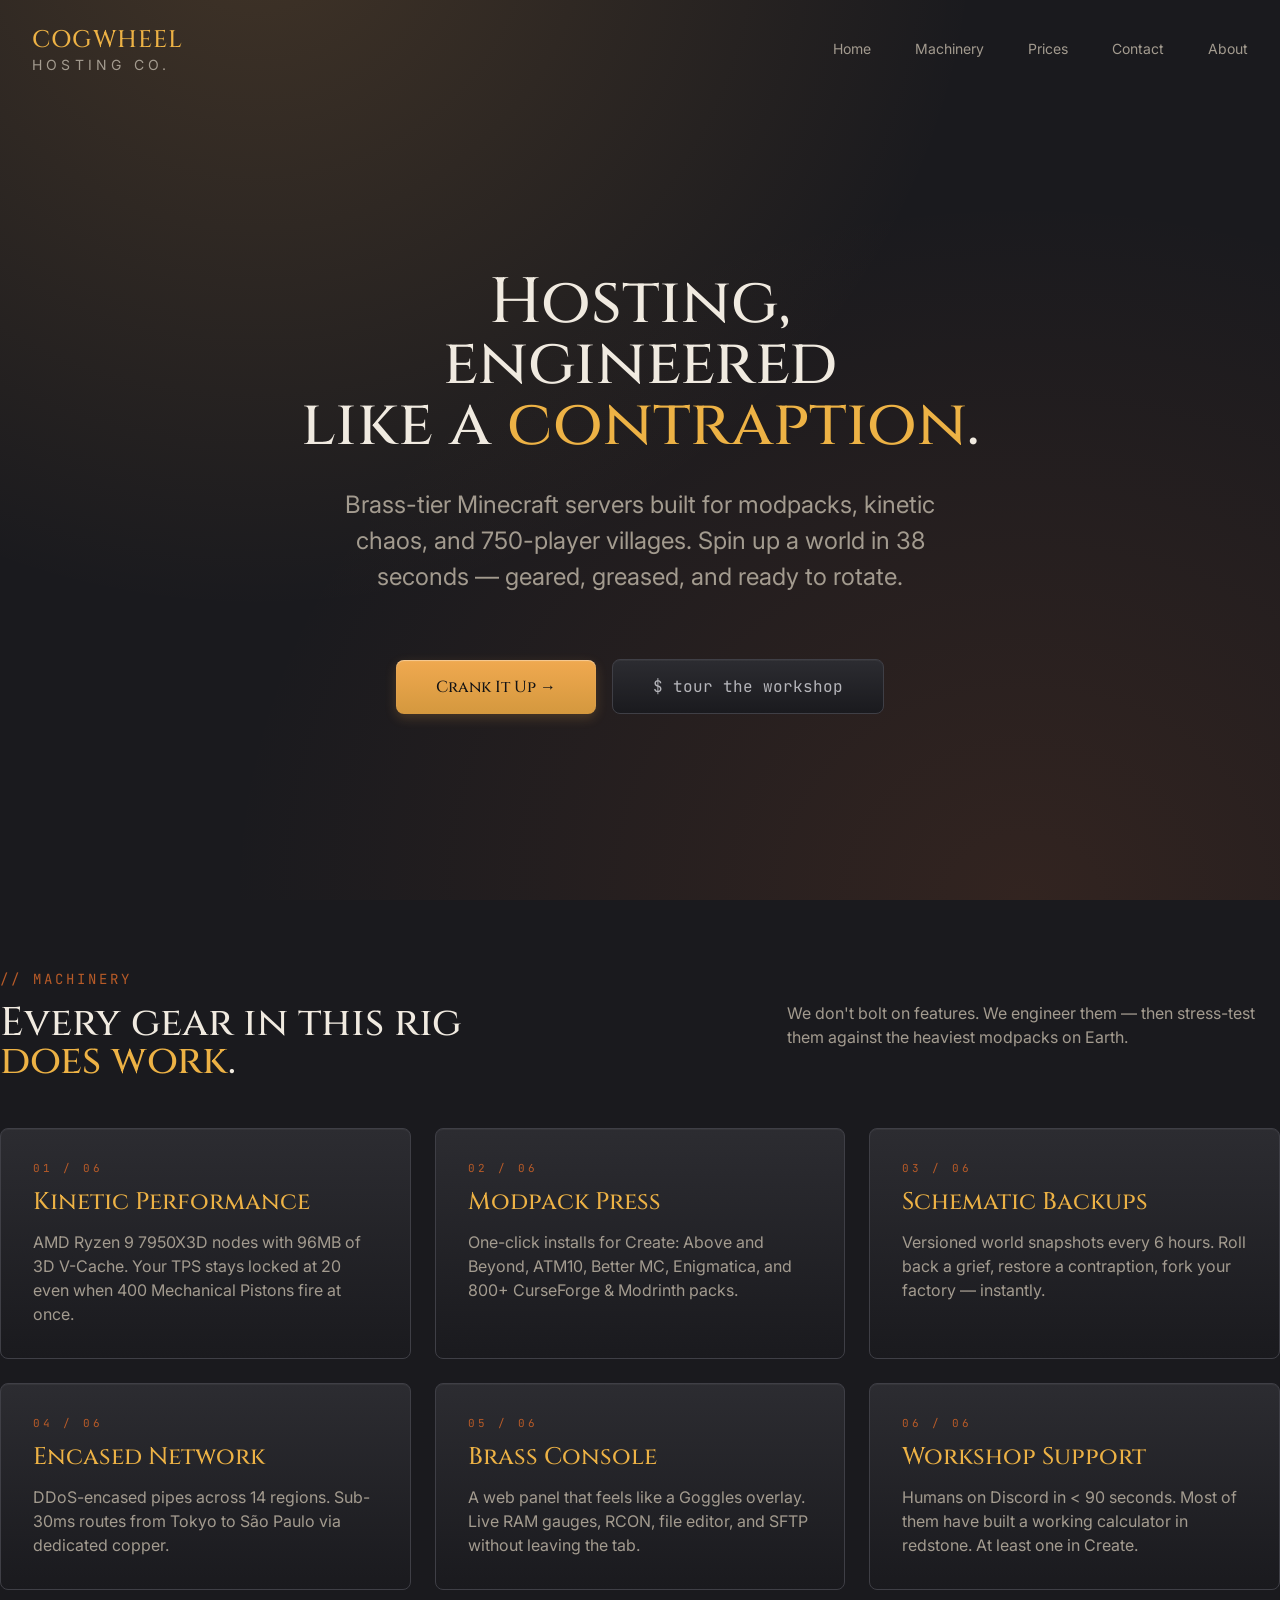
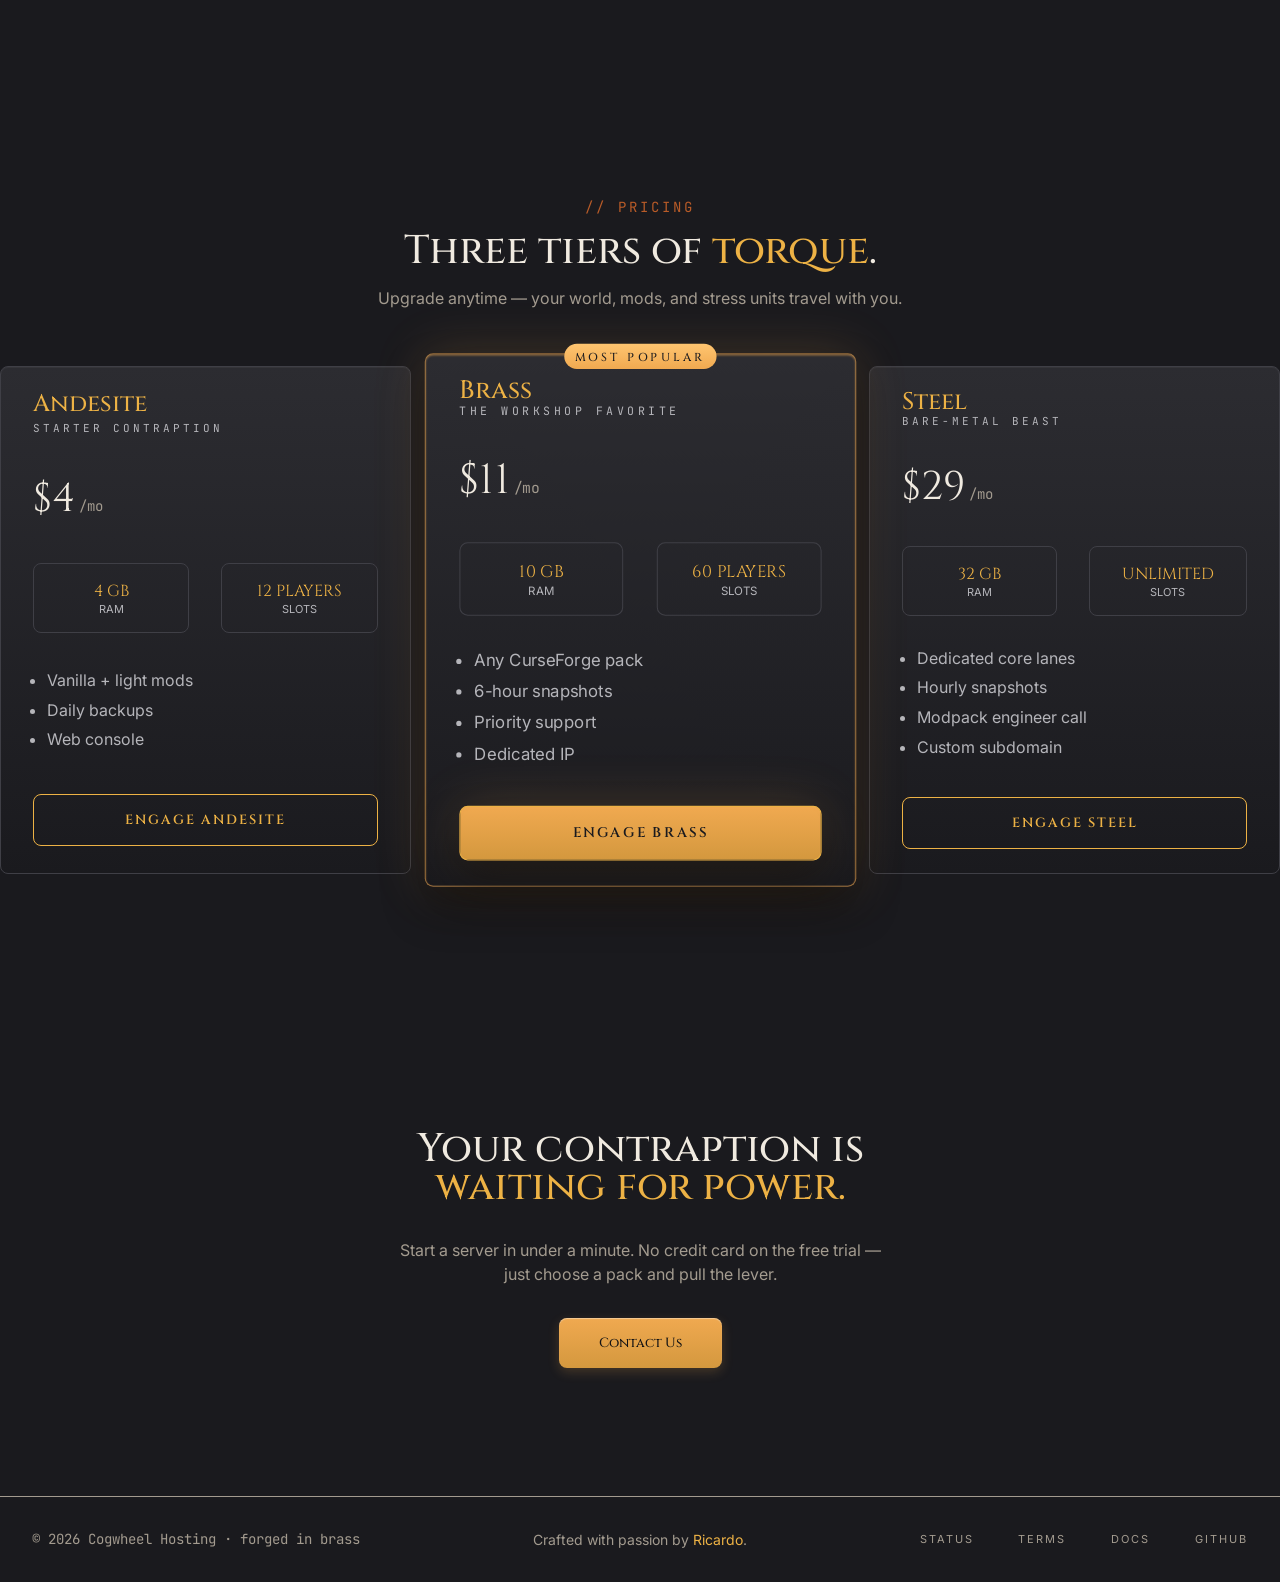
==== commit d7b6da67: "feat: add footer to about page and update footer styles in index.css" ====
--- a/index.html
+++ b/index.html
@@ -194,11 +194,17 @@
     <footer class="footer">
       <div class="container">
         <span class="copyright">© 2026 Cogwheel Hosting · forged in brass</span>
-        <p>Crafted with passion by <a href="">Ricardo</a></p>
+        <p class="paragraph">
+          Crafted with passion by
+          <span class="accent"
+            ><a class="link" href="https://github.com/RicardoLopesFV">Ricardo</a></span
+          >.
+        </p>
         <ul class="footer-list">
           <li class="list-item">Status</li>
           <li class="list-item">Terms</li>
           <li class="list-item">Docs</li>
+          <li class="list-item"><a href="https://github.com/RicardoLopesFV">Github</a></li>
         </ul>
       </div>
     </footer>
--- a/styles/index.css
+++ b/styles/index.css
@@ -82,12 +82,6 @@
     0 6px 16px rgba(240, 169, 80, 0.3);
 }
 
-.brass-plate:active,
-.cards-prices .card .btn:active {
-  transform: translateY(0);
-  box-shadow: none;
-}
-
 .machinery-cards,
 .cards-prices {
   display: grid;
@@ -413,6 +407,13 @@
   color: var(--andesite-dark);
 }
 
+.brass-plate:active,
+.cards-prices .card .btn:active,
+.cards-prices .card .btn:hover:active {
+  transform: translateY(0);
+  box-shadow: none;
+}
+
 .cards-prices .card .brass-plate {
   background: linear-gradient(180deg, var(--btn-brass-base) 0%, var(--btn-brass-bottom) 100%);
   color: var(--andesite-dark);
@@ -440,3 +441,33 @@
   display: block;
   margin: 0 auto;
 }
+
+/* ----------------------- Footer Styling ------------------------- */
+.footer {
+  border-top: 1px solid var(--text-muted);
+}
+
+.footer .container {
+  padding: 2rem;
+}
+
+.footer .container,
+.footer .footer-list {
+  display: flex;
+  justify-content: space-between;
+  align-items: center;
+
+  color: var(--text-muted);
+  font-size: var(--font-size-sm);
+}
+
+.footer .copyright {
+  font-family: var(--font-family-monospaced);
+}
+
+.footer .footer-list {
+  font-size: calc(var(--font-size-sm) - 3px);
+  text-transform: uppercase;
+  width: 27%;
+  letter-spacing: 2px;
+}
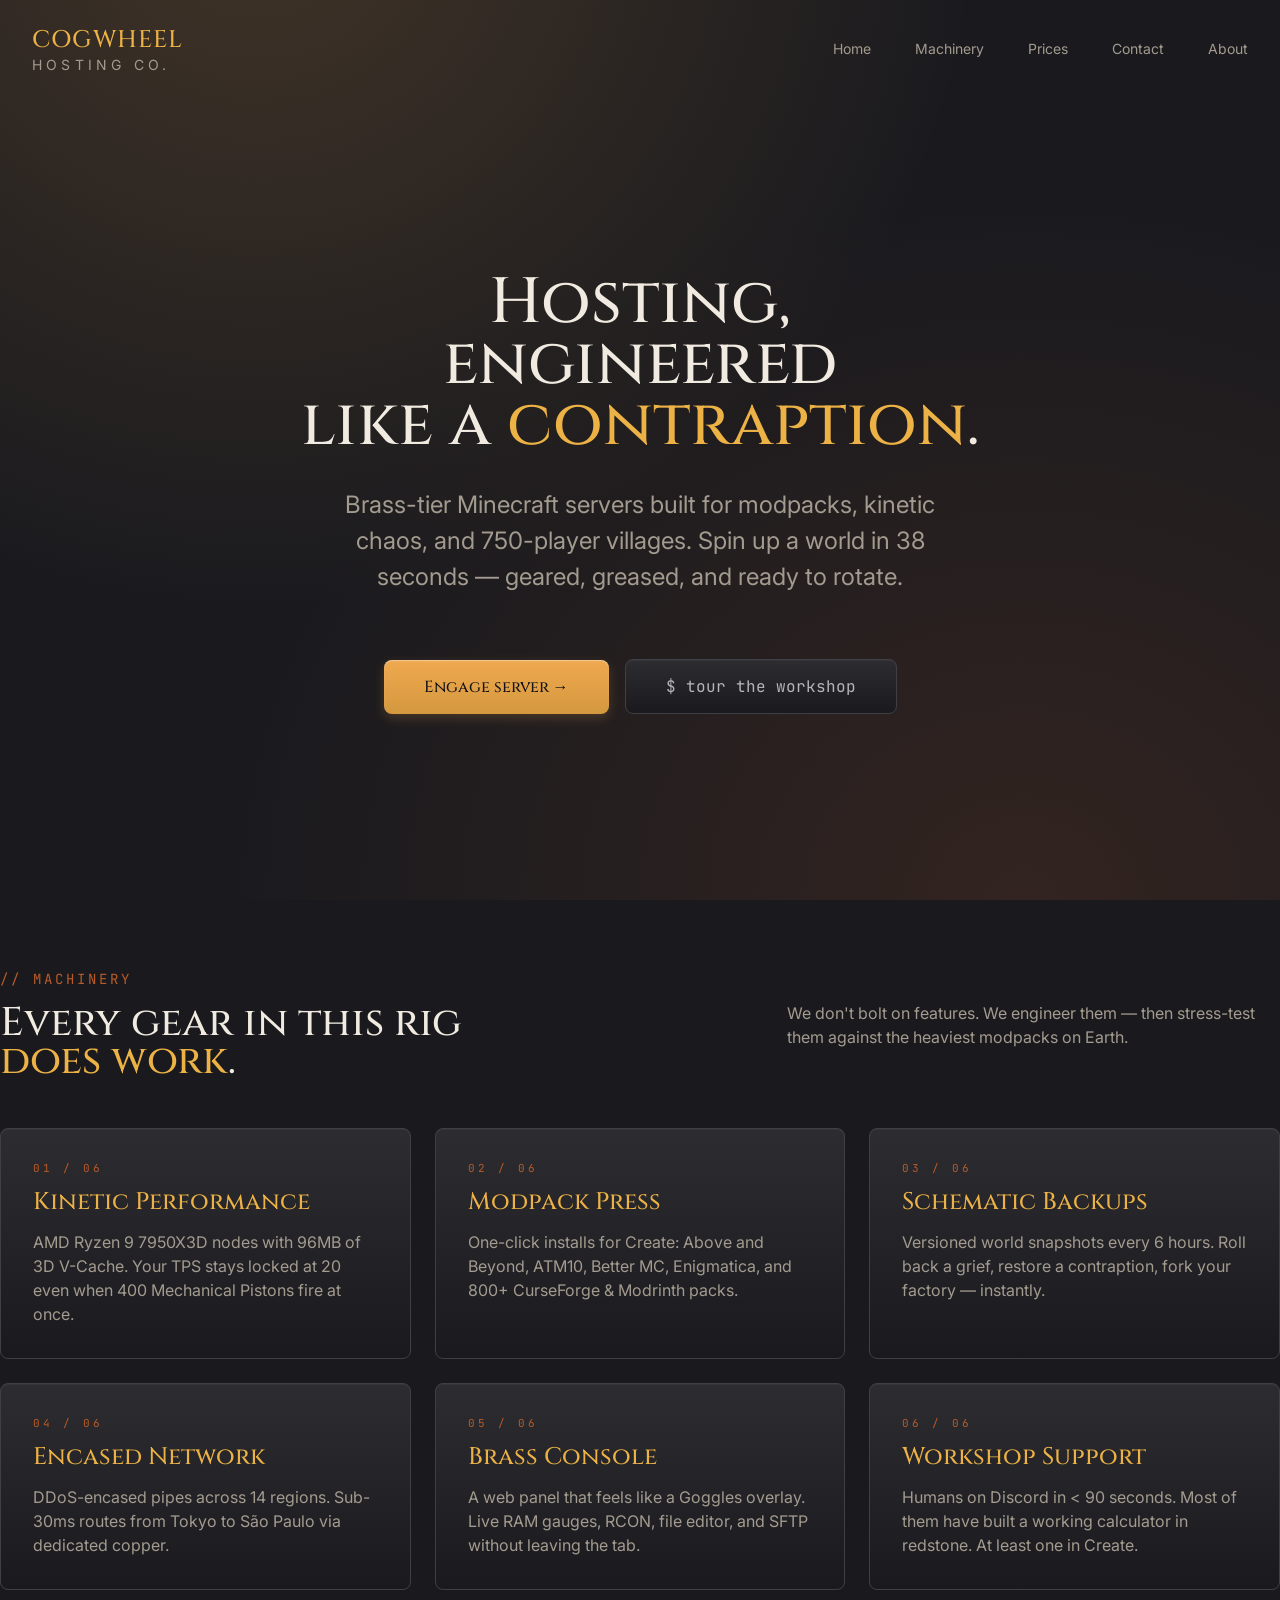
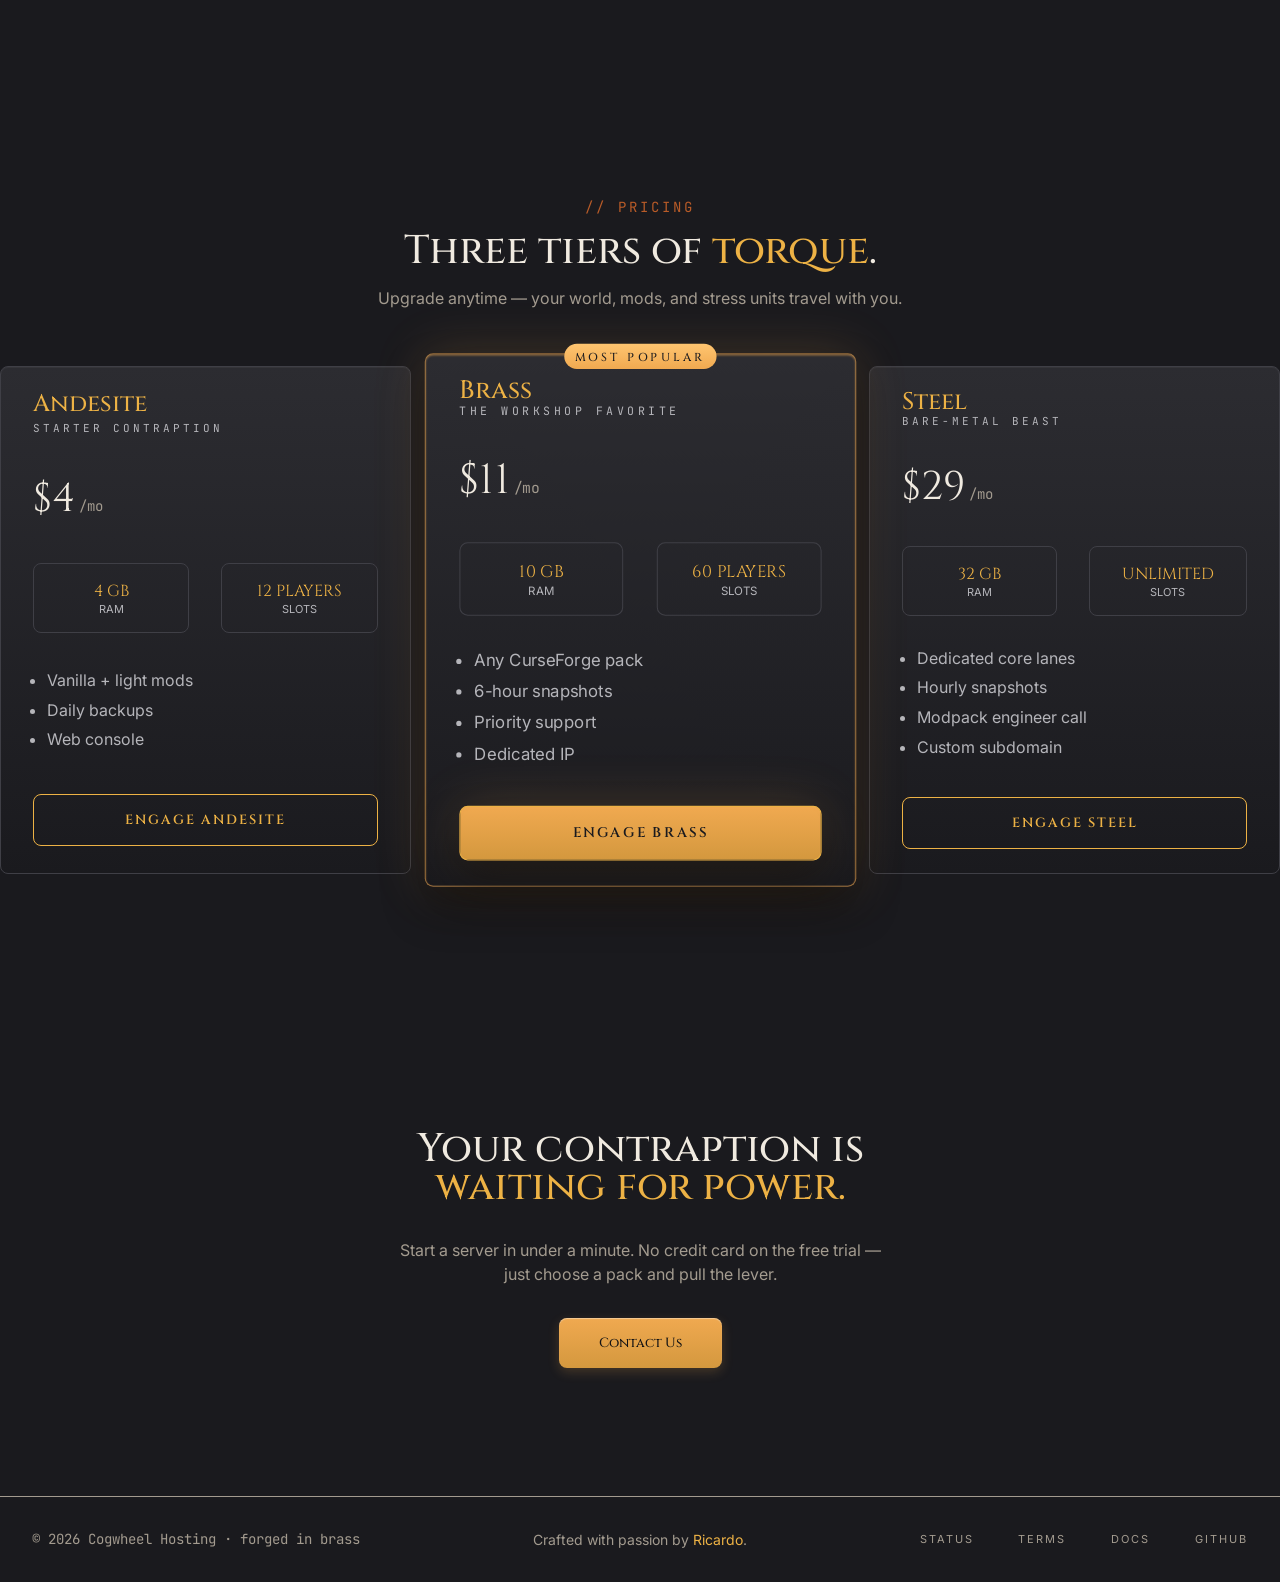
==== commit 35645df5: "feat: update navigation links and create form page." ====
--- a/index.html
+++ b/index.html
@@ -21,7 +21,7 @@
         <nav class="navbar">
           <h3 class="logo"><span class="accent">Cogwheel</span><br />hosting co.</h3>
           <ul class="navbar-list">
-            <li class="navbar-item"><a class="navbar-link" href="">Home</a></li>
+            <li class="navbar-item"><a class="navbar-link" href="#">Home</a></li>
             <li class="navbar-item"><a class="navbar-link" href="#machinery">Machinery</a></li>
             <li class="navbar-item"><a class="navbar-link" href="#prices">Prices</a></li>
             <li class="navbar-item"><a class="navbar-link" href="#contact">Contact</a></li>
@@ -43,8 +43,8 @@
           Spin up a world in 38 seconds — geared, greased, and ready to rotate.
         </h4>
         <div class="container-btns">
-          <button class="btn brass-plate">Crank It Up →</button>
-          <button class="btn andesite-casing">$ tour the workshop</button>
+          <button class="btn brass-plate"><a href="./pages/form.html">Engage server →</a></button>
+          <button class="btn andesite-casing"><a href="#prices">$ tour the workshop</a></button>
         </div>
       </div>
     </section>
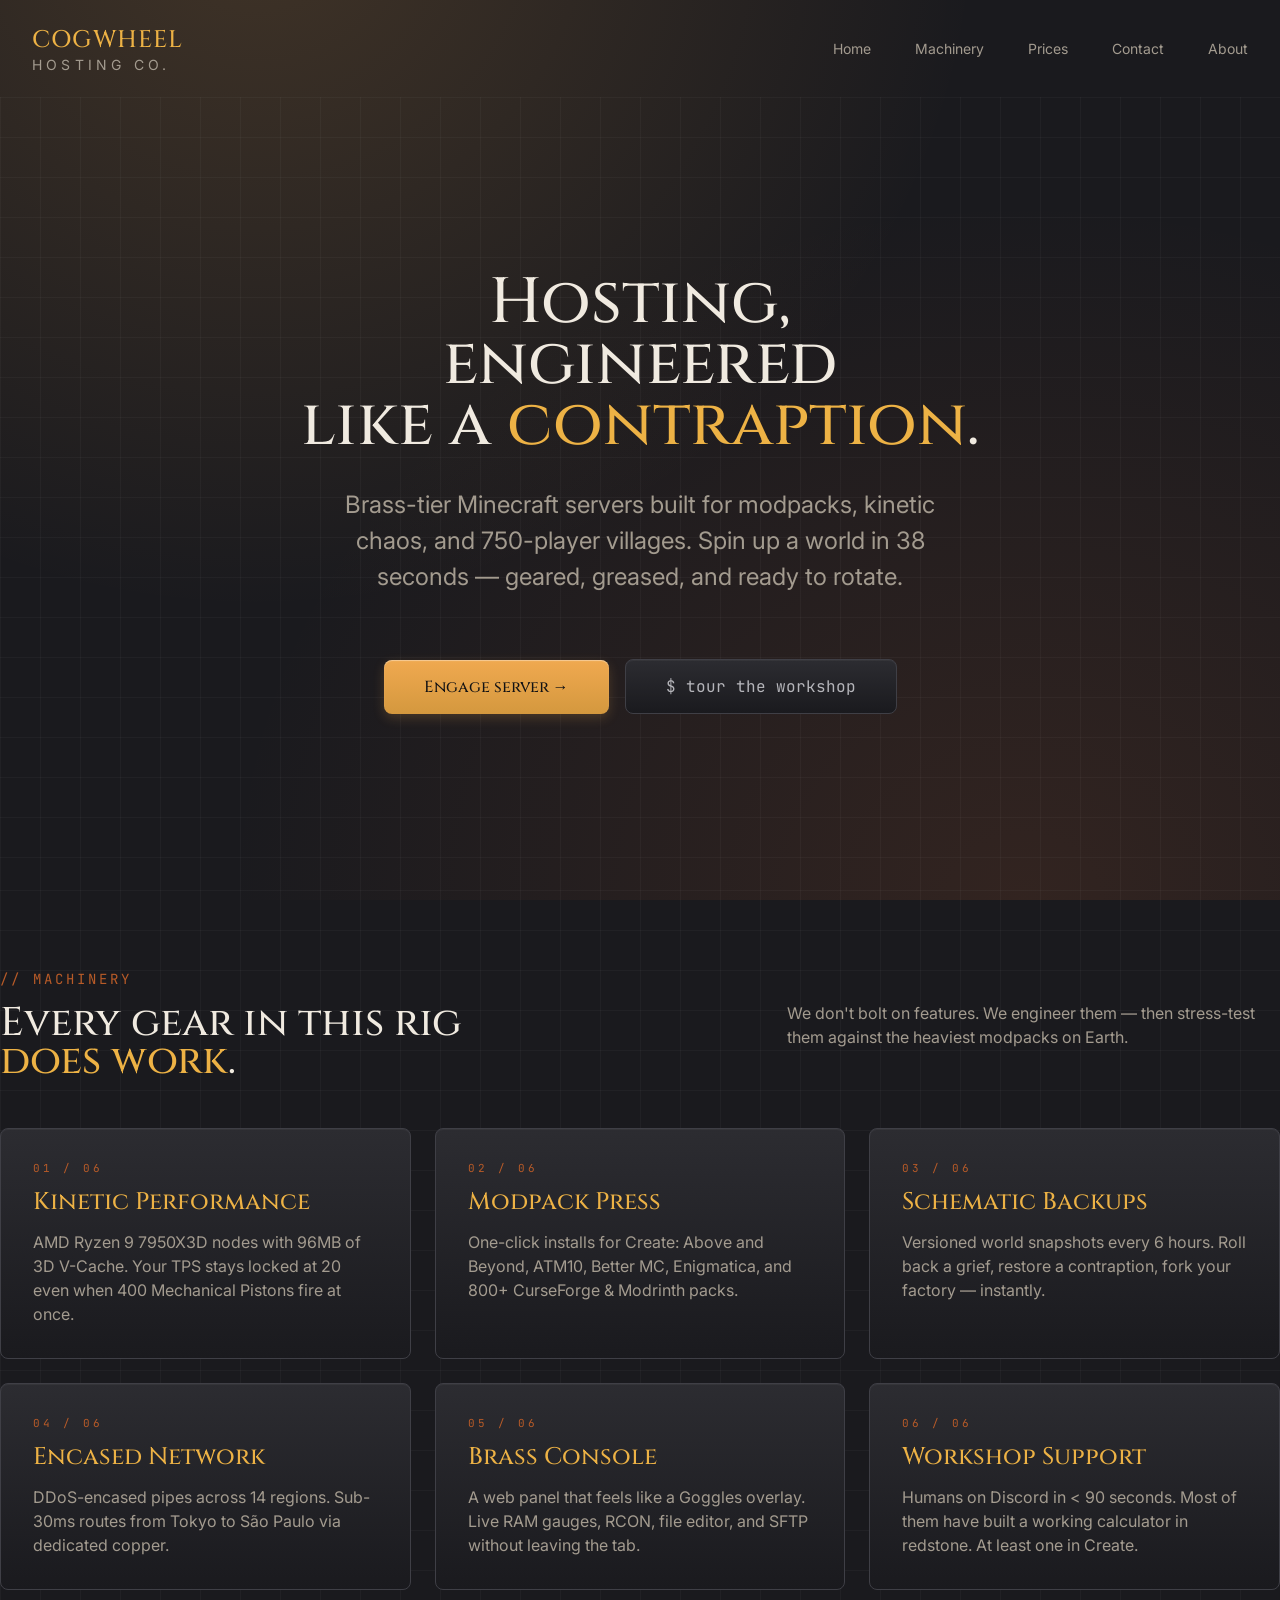
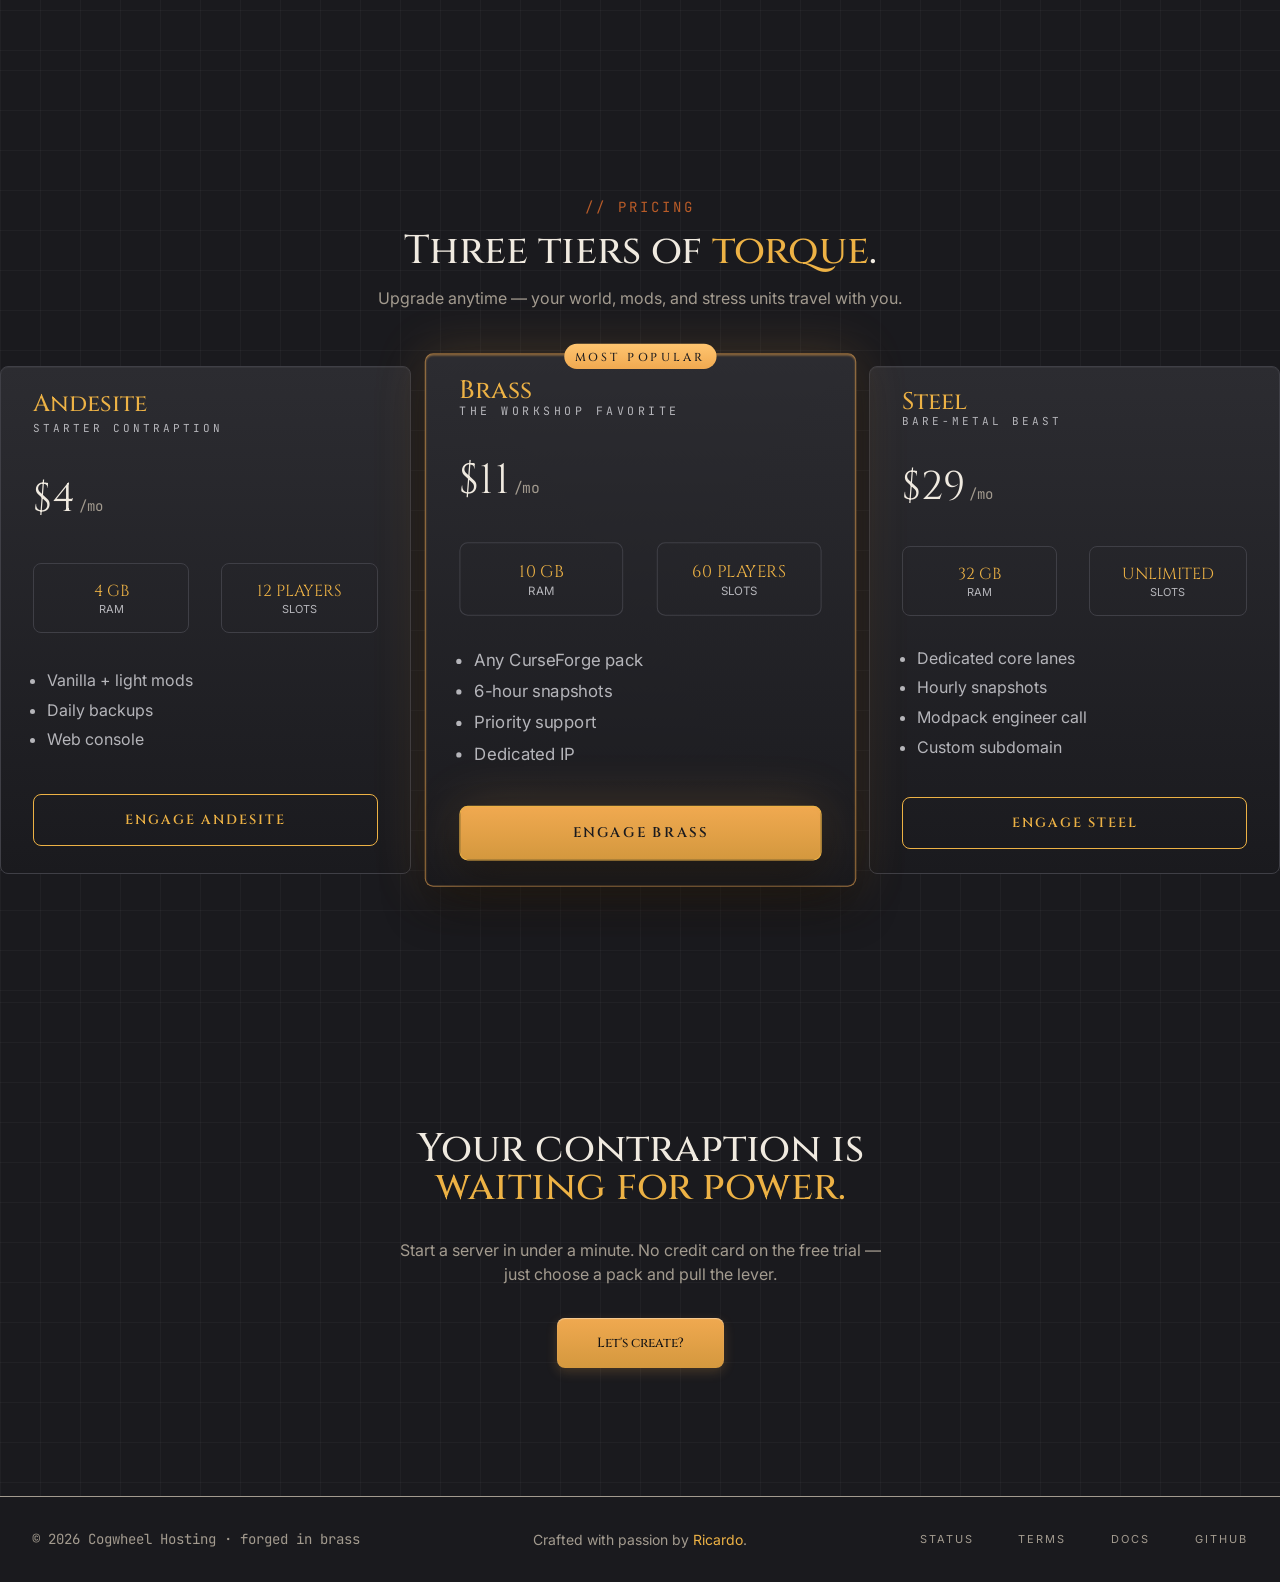
==== commit 9fd13018: "feat: enhance layout and styling across multiple pages, add receipt page and form action styles" ====
--- a/index.html
+++ b/index.html
@@ -31,7 +31,7 @@
       </div>
     </header>
 
-    <section id="hero" class="hero">
+    <section id="hero" class="hero blueprint-bg">
       <div class="container">
         <h1 class="title">
           Hosting,<br />
@@ -49,7 +49,7 @@
       </div>
     </section>
 
-    <section id="machinery" class="machinery">
+    <section id="machinery" class="machinery blueprint-bg">
       <div class="container">
         <div class="machinery-text">
           <div class="left">
@@ -118,7 +118,7 @@
       </div>
     </section>
 
-    <section id="prices" class="prices">
+    <section id="prices" class="prices blueprint-bg">
       <div class="container">
         <span class="copper-text">// pricing</span>
         <h3 class="title">Three tiers of <span class="accent">torque</span>.</h3>
@@ -139,7 +139,7 @@
               <li class="card-items">Daily backups</li>
               <li class="card-items">Web console</li>
             </ul>
-            <button class="btn">Engage Andesite</button>
+            <button class="btn"><a href="./pages/form.html">Engage Andesite</a></button>
           </div>
           <div class="card featured">
             <span class="badge">most popular</span>
@@ -156,7 +156,7 @@
               <li class="card-items">Priority support</li>
               <li class="card-items">Dedicated IP</li>
             </ul>
-            <button class="btn brass-plate">Engage Brass</button>
+            <button class="btn brass-plate"><a href="./pages/form.html">Engage Brass</a></button>
           </div>
           <div class="card">
             <h3 class="title">Steel</h3>
@@ -172,13 +172,13 @@
               <li class="card-items">Modpack engineer call</li>
               <li class="card-items">Custom subdomain</li>
             </ul>
-            <button class="btn">Engage Steel</button>
-          </div>
-        </div>
-      </div>
-    </section>
-
-    <section id="contact" class="contact">
+            <button class="btn"><a href="./pages/form.html">Engage Steel</a></button>
+          </div>
+        </div>
+      </div>
+    </section>
+
+    <section id="contact" class="contact blueprint-bg">
       <div class="container">
         <h3 class="title">
           Your contraption is<br /><span class="accent">waiting for power.</span>
@@ -187,7 +187,7 @@
           Start a server in under a minute. No credit card on the free trial —<br />just choose a
           pack and pull the lever.
         </p>
-        <button class="btn brass-plate">Contact Us</button>
+        <button class="btn brass-plate"><a href="./pages/form.html">Let's create?</a></button>
       </div>
     </section>
 
@@ -201,9 +201,9 @@
           >.
         </p>
         <ul class="footer-list">
-          <li class="list-item">Status</li>
-          <li class="list-item">Terms</li>
-          <li class="list-item">Docs</li>
+          <li class="list-item"><a href="">Status</a></li>
+          <li class="list-item"><a href="">Terms</a></li>
+          <li class="list-item"><a href="">Docs</a></li>
           <li class="list-item"><a href="https://github.com/RicardoLopesFV">Github</a></li>
         </ul>
       </div>
--- a/styles/index.css
+++ b/styles/index.css
@@ -26,6 +26,14 @@
     );
 }
 
+.blueprint-bg {
+  /* Cria a grade de engenharia com linhas sutis brancas */
+  background-size: 40px 40px;
+  background-image:
+    linear-gradient(to right, rgba(255, 255, 255, 0.03) 1px, transparent 1px),
+    linear-gradient(to bottom, rgba(255, 255, 255, 0.03) 1px, transparent 1px);
+}
+
 .title {
   font-family: var(--font-family-titles);
   font-weight: 500;
@@ -40,7 +48,8 @@
   font-weight: 400;
 }
 
-.accent {
+.accent,
+.label {
   color: var(--text-accent-brass);
 }
 
@@ -80,6 +89,23 @@
   box-shadow:
     inset 0 1px 1px rgba(255, 255, 255, 0.6),
     0 6px 16px rgba(240, 169, 80, 0.3);
+}
+
+.andesite-casing {
+  background: linear-gradient(180deg, var(--btn-andesite-base) 0%, var(--btn-andesite-bottom) 100%);
+  color: var(--btn-andesite-text);
+  border: 1px solid var(--btn-andesite-border);
+  box-shadow: inset 0 1px 1px rgba(255, 255, 255, 0.05);
+}
+
+.andesite-casing:hover {
+  background: linear-gradient(180deg, var(--btn-andesite-top) 0%, var(--btn-andesite-base) 100%);
+  color: var(--text-accent-brass);
+  border-color: #52525b;
+  transform: translateY(-2px);
+  box-shadow:
+    inset 0 1px 1px rgba(255, 255, 255, 0.1),
+    0 4px 12px rgba(0, 0, 0, 0.3);
 }
 
 .machinery-cards,
@@ -176,23 +202,6 @@
 .container-btns .brass-plate {
   font-family: var(--font-family-titles);
   color: var(--btn-brass-text);
-}
-
-.container-btns .andesite-casing {
-  background: linear-gradient(180deg, var(--btn-andesite-base) 0%, var(--btn-andesite-bottom) 100%);
-  color: var(--btn-andesite-text);
-  border: 1px solid var(--btn-andesite-border);
-  box-shadow: inset 0 1px 1px rgba(255, 255, 255, 0.05);
-}
-
-.container-btns .andesite-casing:hover {
-  background: linear-gradient(180deg, var(--btn-andesite-top) 0%, var(--btn-andesite-base) 100%);
-  color: var(--text-accent-brass);
-  border-color: #52525b;
-  transform: translateY(-2px);
-  box-shadow:
-    inset 0 1px 1px rgba(255, 255, 255, 0.1),
-    0 4px 12px rgba(0, 0, 0, 0.3);
 }
 
 .container-btns .andesite-casing:active {
